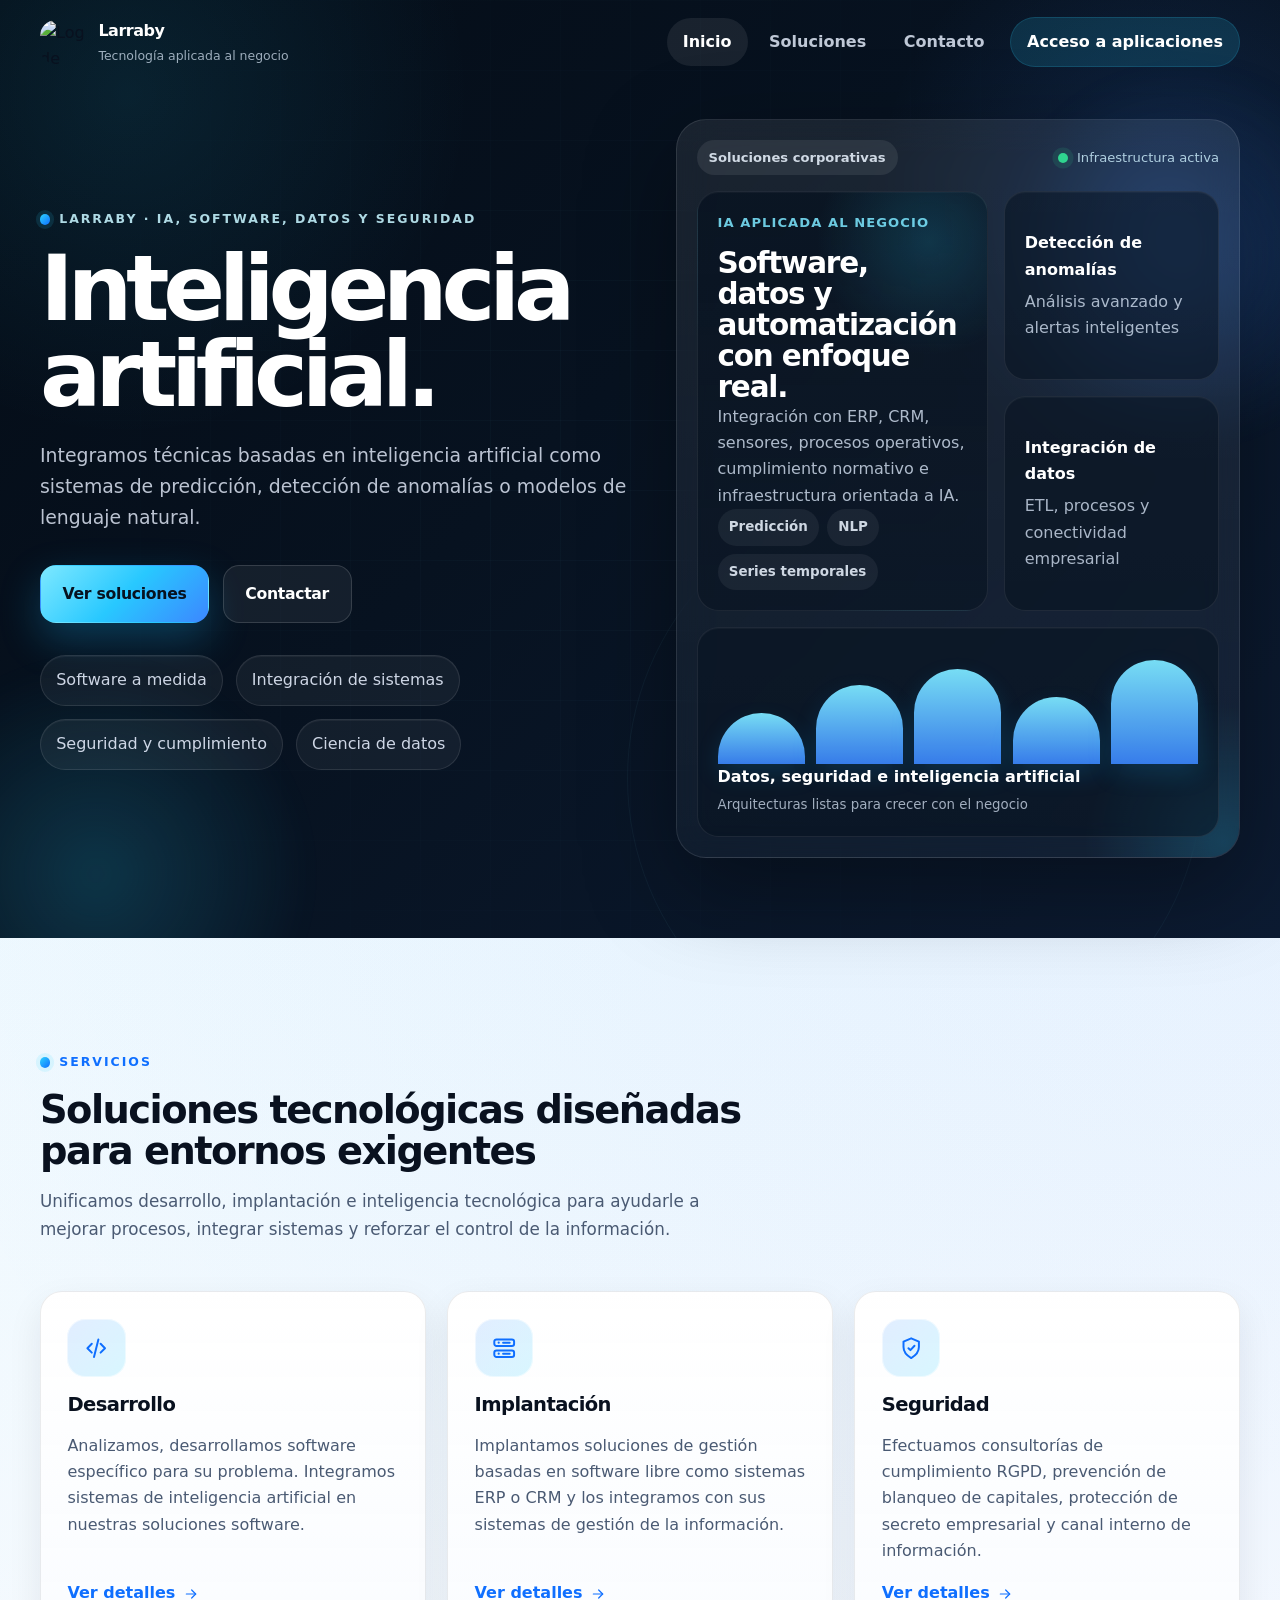
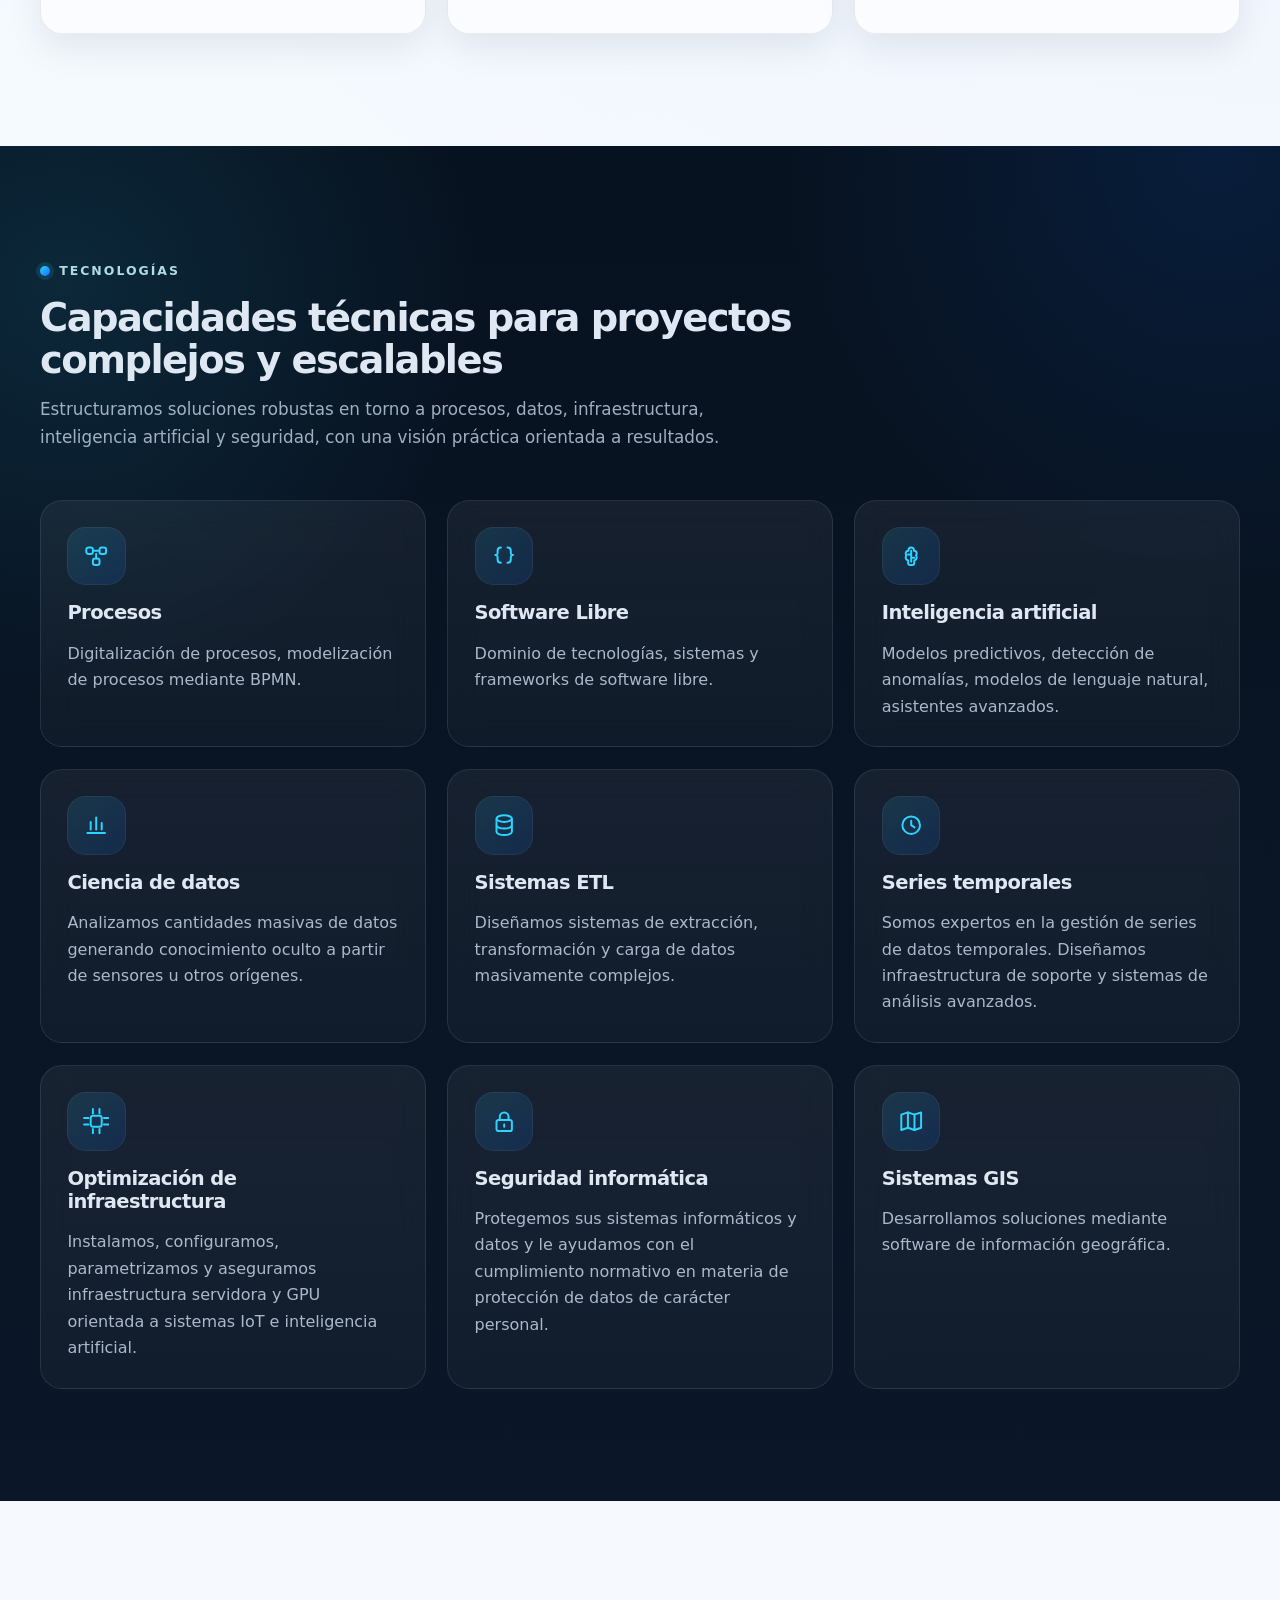
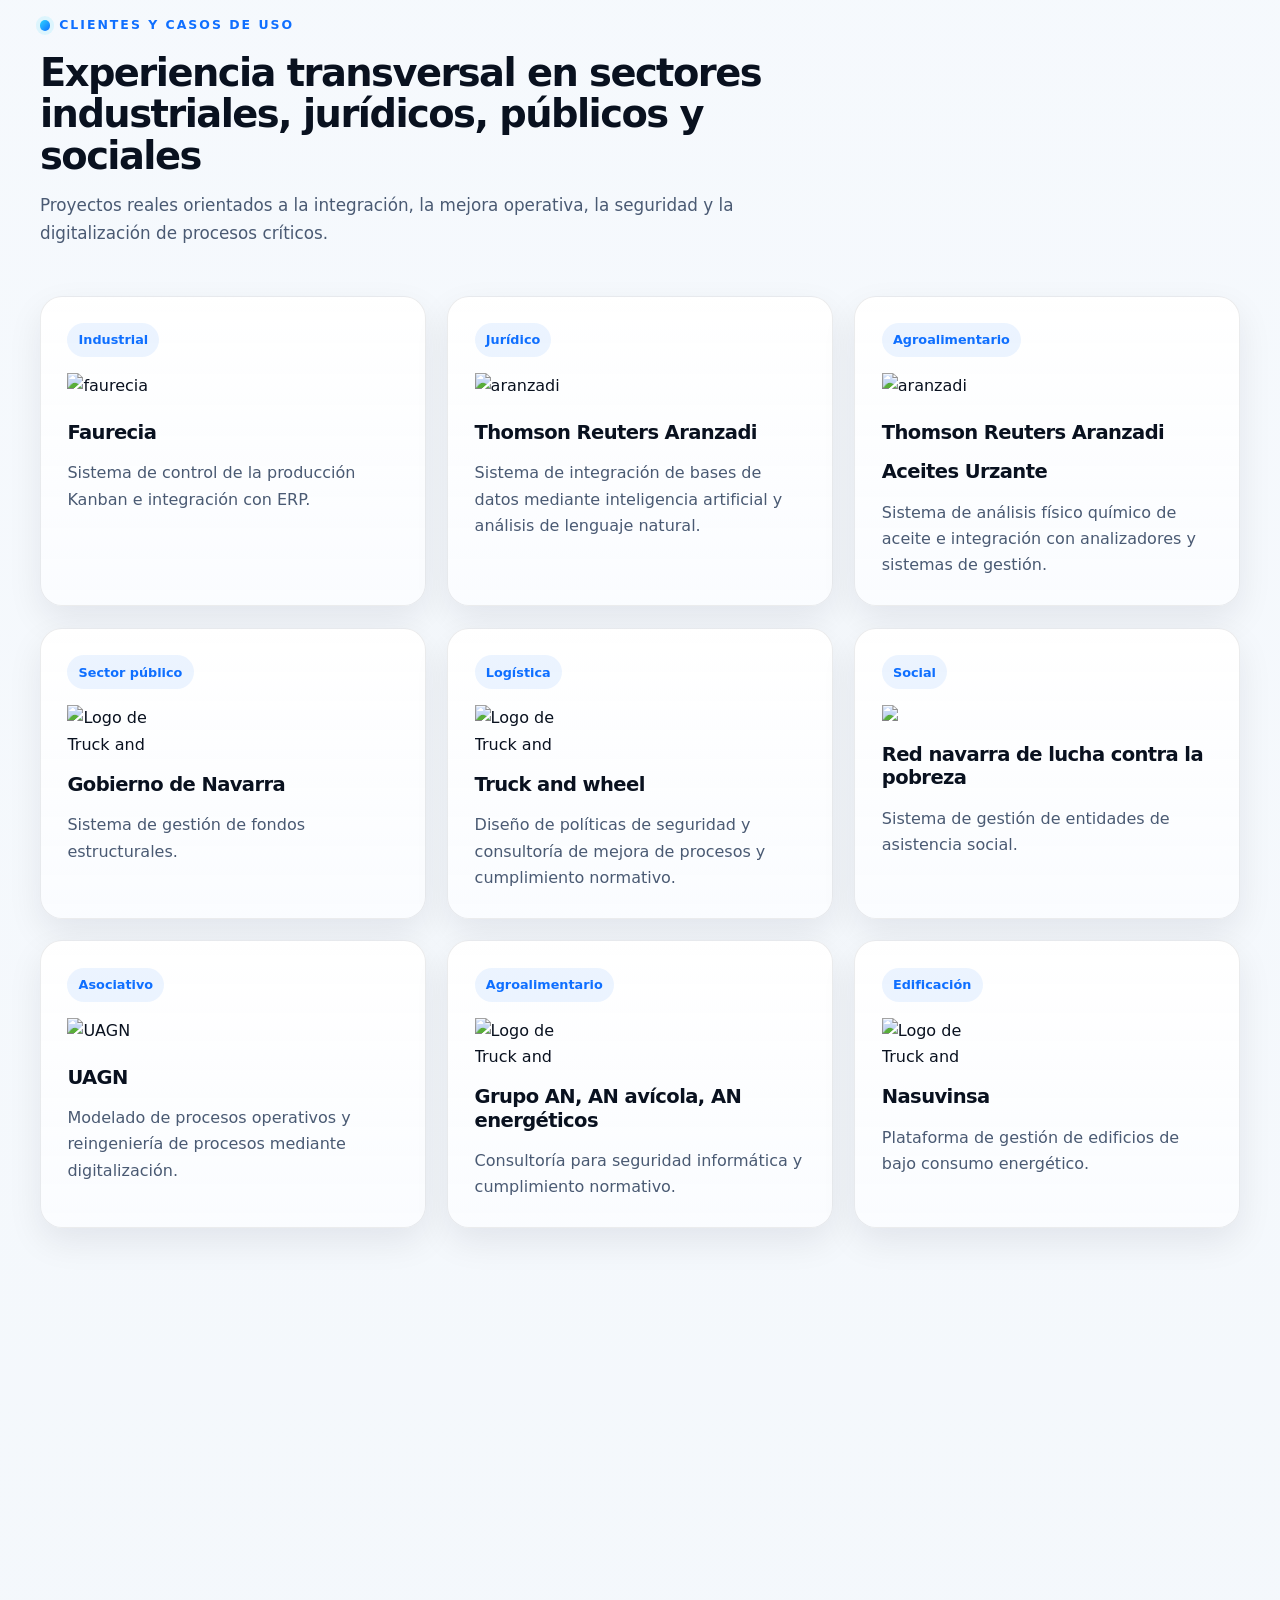
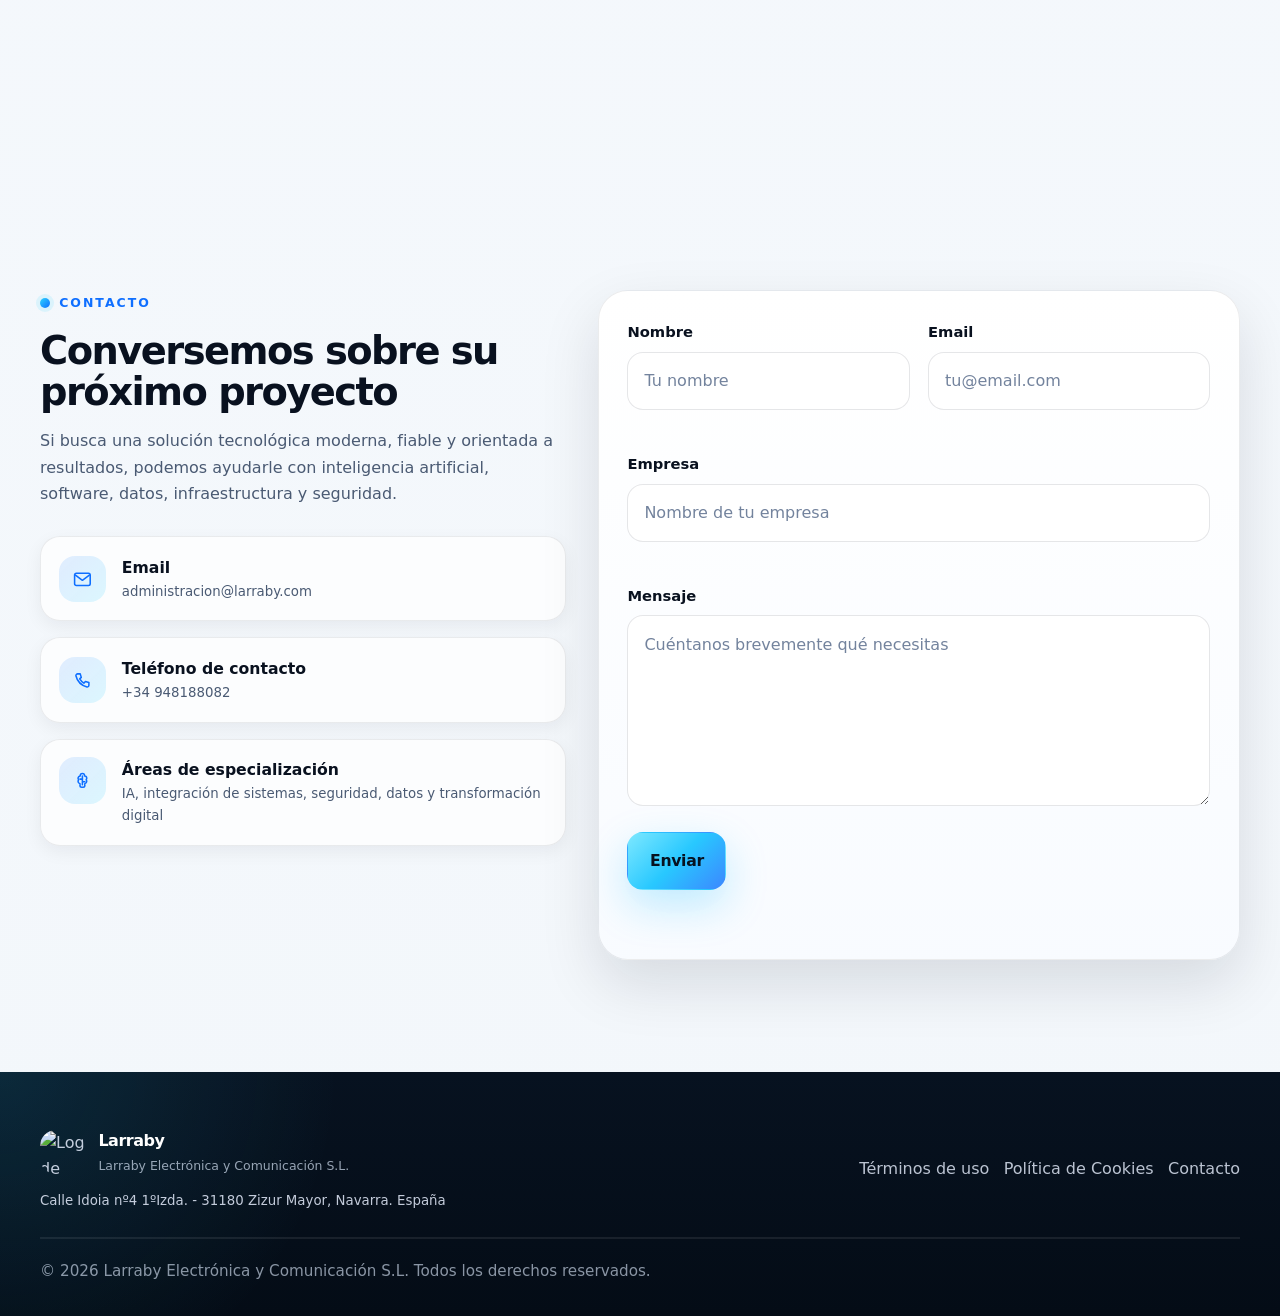
==== index.html @ 0b844482 "Add files via upload" ====
<!DOCTYPE html>
<html lang="es">

<head>
    <meta charset="UTF-8" />
    <meta name="viewport" content="width=device-width, initial-scale=1.0" />
    <title>Larraby | Inteligencia artificial, software y transformación digital</title>
    <meta name="description"
        content="Larraby desarrolla soluciones tecnológicas basadas en inteligencia artificial, software a medida, seguridad, ciencia de datos e integración de sistemas para empresas y organizaciones." />
    <meta name="robots" content="index, follow" />
    <meta name="theme-color" content="#071220" />
    <link rel="stylesheet" href="styles.css" />
    <link rel="shortcut icon" href="./img/larraby.png" type="image/x-icon">
</head>

<body>
    <!-- =========================
       HEADER / NAVBAR
  ========================== -->
    <header class="site-header" id="top">
        <div class="container header-inner">
            <a class="brand" href="#inicio" aria-label="Ir al inicio de Larraby">
                <span class="brand-mark">
                    <img src="./img/larraby.png" alt="Logo de Larraby" class="brand-logo">
                </span>
                <span class="brand-text">
                    <strong>Larraby</strong>
                    <small>Tecnología aplicada al negocio</small>
                </span>
            </a>

            <button class="menu-toggle" type="button" aria-label="Abrir menú de navegación" aria-expanded="false"
                aria-controls="site-menu">
                <span></span>
                <span></span>
                <span></span>
            </button>

            <nav class="site-nav" id="site-menu" aria-label="Navegación principal">
                <a class="nav-link" href="#inicio">Inicio</a>
                <a class="nav-link" href="#soluciones">Soluciones</a>
                <a class="nav-link" href="#contacto">Contacto</a>
                <a class="nav-link nav-cta" href="#acceso-apps">Acceso a aplicaciones</a>
            </nav>
        </div>
    </header>

    <main id="contenido">
        <!-- =========================
         HERO PRINCIPAL
    ========================== -->
        <section class="hero" id="inicio">
            <!-- Fondos decorativos editables desde CSS -->
            <div class="hero-background" aria-hidden="true">
                <span class="hero-grid-pattern"></span>
                <span class="hero-glow hero-glow-1"></span>
                <span class="hero-glow hero-glow-2"></span>
                <span class="hero-ring hero-ring-1"></span>
                <span class="hero-ring hero-ring-2"></span>
            </div>

            <div class="container hero-grid">
                <div class="hero-copy" data-animate="fade-up">
                    <p class="eyebrow">Larraby · IA, software, datos y seguridad</p>
                    <h1>Inteligencia artificial.</h1>
                    <p class="hero-description">
                        Integramos técnicas basadas en inteligencia artificial como sistemas de predicción,
                        detección de anomalías o modelos de lenguaje natural.
                    </p>

                    <div class="hero-actions">
                        <a class="btn btn-primary" href="#soluciones">Ver soluciones</a>
                        <a class="btn btn-secondary" href="#contacto">Contactar</a>
                    </div>

                    <ul class="hero-highlights" aria-label="Especialidades de Larraby">
                        <li>Software a medida</li>
                        <li>Integración de sistemas</li>
                        <li>Seguridad y cumplimiento</li>
                        <li>Ciencia de datos</li>
                    </ul>
                </div>

                <!-- Panel visual abstracto / tecnológico -->
                <div class="hero-visual" data-animate="fade-left" style="--delay: 180ms;">
                    <div class="hero-panel">
                        <div class="panel-header">
                            <span class="panel-pill">Soluciones corporativas</span>
                            <span class="panel-status">Infraestructura activa</span>
                        </div>

                        <div class="panel-grid">
                            <article class="visual-card visual-card-large">
                                <span class="visual-kicker">IA aplicada al negocio</span>
                                <h2>Software, datos y automatización con enfoque real.</h2>
                                <p>
                                    Integración con ERP, CRM, sensores, procesos operativos,
                                    cumplimiento normativo e infraestructura orientada a IA.
                                </p>
                                <div class="visual-tags">
                                    <span>Predicción</span>
                                    <span>NLP</span>
                                    <span>Series temporales</span>
                                </div>
                            </article>

                            <article class="visual-card visual-card-small">
                                <strong>Detección de anomalías</strong>
                                <span>Análisis avanzado y alertas inteligentes</span>
                            </article>

                            <article class="visual-card visual-card-small">
                                <strong>Integración de datos</strong>
                                <span>ETL, procesos y conectividad empresarial</span>
                            </article>

                            <article class="visual-card chart-card">
                                <div class="chart-bars" aria-hidden="true">
                                    <span style="--bar-height: 44%;"></span>
                                    <span style="--bar-height: 68%;"></span>
                                    <span style="--bar-height: 82%;"></span>
                                    <span style="--bar-height: 58%;"></span>
                                    <span style="--bar-height: 90%;"></span>
                                </div>
                                <div class="chart-footer">
                                    <strong>Datos, seguridad e inteligencia artificial</strong>
                                    <small>Arquitecturas listas para crecer con el negocio</small>
                                </div>
                            </article>
                        </div>
                    </div>
                </div>
            </div>
        </section>

        <!-- =========================
         SERVICIOS
    ========================== -->
        <section class="section section-light" id="soluciones">
            <div class="container">
                <div class="section-heading" data-animate="fade-up">
                    <p class="eyebrow eyebrow-dark">Servicios</p>
                    <h2>Soluciones tecnológicas diseñadas para entornos exigentes</h2>
                    <p>
                        Unificamos desarrollo, implantación e inteligencia tecnológica para ayudarle a mejorar
                        procesos, integrar sistemas y reforzar el control de la información.
                    </p>
                </div>

                <div class="cards-grid services-grid">
                    <article class="card service-card" data-animate="fade-up" style="--delay: 80ms;">
                        <div class="icon-wrap" aria-hidden="true">
                            <svg viewBox="0 0 24 24">
                                <use href="#icon-code"></use>
                            </svg>
                        </div>
                        <h3>Desarrollo</h3>
                        <p>
                            Analizamos, desarrollamos software específico para su problema. Integramos sistemas de
                            inteligencia artificial en nuestras soluciones software.
                        </p>
                        <a class="link-button" href="#contacto" data-service="Desarrollo">
                            Ver detalles
                            <svg viewBox="0 0 24 24" aria-hidden="true">
                                <use href="#icon-arrow"></use>
                            </svg>
                        </a>
                    </article>

                    <article class="card service-card" data-animate="fade-up" style="--delay: 160ms;">
                        <div class="icon-wrap" aria-hidden="true">
                            <svg viewBox="0 0 24 24">
                                <use href="#icon-server"></use>
                            </svg>
                        </div>
                        <h3>Implantación</h3>
                        <p>
                            Implantamos soluciones de gestión basadas en software libre como sistemas ERP o CRM y
                            los integramos con sus sistemas de gestión de la información.
                        </p>
                        <a class="link-button" href="#contacto" data-service="Implantación">
                            Ver detalles
                            <svg viewBox="0 0 24 24" aria-hidden="true">
                                <use href="#icon-arrow"></use>
                            </svg>
                        </a>
                    </article>

                    <article class="card service-card" data-animate="fade-up" style="--delay: 240ms;">
                        <div class="icon-wrap" aria-hidden="true">
                            <svg viewBox="0 0 24 24">
                                <use href="#icon-shield"></use>
                            </svg>
                        </div>
                        <h3>Seguridad</h3>
                        <p>
                            Efectuamos consultorías de cumplimiento RGPD, prevención de blanqueo de capitales,
                            protección de secreto empresarial y canal interno de información.
                        </p>
                        <a class="link-button" href="#contacto" data-service="Seguridad">
                            Ver detalles
                            <svg viewBox="0 0 24 24" aria-hidden="true">
                                <use href="#icon-arrow"></use>
                            </svg>
                        </a>
                    </article>
                </div>
            </div>
        </section>

        <!-- =========================
         TECNOLOGÍAS
    ========================== -->
        <section class="section section-dark" id="tecnologias">
            <div class="container">
                <div class="section-heading section-heading-dark" data-animate="fade-up">
                    <p class="eyebrow">Tecnologías</p>
                    <h2>Capacidades técnicas para proyectos complejos y escalables</h2>
                    <p>
                        Estructuramos soluciones robustas en torno a procesos, datos, infraestructura,
                        inteligencia artificial y seguridad, con una visión práctica orientada a resultados.
                    </p>
                </div>

                <div class="cards-grid tech-grid">
                    <article class="card tech-card" data-animate="fade-up" style="--delay: 40ms;">
                        <div class="icon-wrap icon-wrap-dark" aria-hidden="true">
                            <svg viewBox="0 0 24 24">
                                <use href="#icon-flow"></use>
                            </svg>
                        </div>
                        <h3>Procesos</h3>
                        <p>Digitalización de procesos, modelización de procesos mediante BPMN.</p>
                    </article>

                    <article class="card tech-card" data-animate="fade-up" style="--delay: 80ms;">
                        <div class="icon-wrap icon-wrap-dark" aria-hidden="true">
                            <svg viewBox="0 0 24 24">
                                <use href="#icon-braces"></use>
                            </svg>
                        </div>
                        <h3>Software Libre</h3>
                        <p>Dominio de tecnologías, sistemas y frameworks de software libre.</p>
                    </article>

                    <article class="card tech-card" data-animate="fade-up" style="--delay: 120ms;">
                        <div class="icon-wrap icon-wrap-dark" aria-hidden="true">
                            <svg viewBox="0 0 24 24">
                                <use href="#icon-brain"></use>
                            </svg>
                        </div>
                        <h3>Inteligencia artificial</h3>
                        <p>Modelos predictivos, detección de anomalías, modelos de lenguaje natural, asistentes
                            avanzados.</p>
                    </article>

                    <article class="card tech-card" data-animate="fade-up" style="--delay: 160ms;">
                        <div class="icon-wrap icon-wrap-dark" aria-hidden="true">
                            <svg viewBox="0 0 24 24">
                                <use href="#icon-chart"></use>
                            </svg>
                        </div>
                        <h3>Ciencia de datos</h3>
                        <p>
                            Analizamos cantidades masivas de datos generando conocimiento oculto a partir de sensores
                            u otros orígenes.
                        </p>
                    </article>

                    <article class="card tech-card" data-animate="fade-up" style="--delay: 200ms;">
                        <div class="icon-wrap icon-wrap-dark" aria-hidden="true">
                            <svg viewBox="0 0 24 24">
                                <use href="#icon-database"></use>
                            </svg>
                        </div>
                        <h3>Sistemas ETL</h3>
                        <p>Diseñamos sistemas de extracción, transformación y carga de datos masivamente complejos.</p>
                    </article>

                    <article class="card tech-card" data-animate="fade-up" style="--delay: 240ms;">
                        <div class="icon-wrap icon-wrap-dark" aria-hidden="true">
                            <svg viewBox="0 0 24 24">
                                <use href="#icon-clock"></use>
                            </svg>
                        </div>
                        <h3>Series temporales</h3>
                        <p>
                            Somos expertos en la gestión de series de datos temporales. Diseñamos infraestructura de
                            soporte y sistemas de análisis avanzados.
                        </p>
                    </article>

                    <article class="card tech-card" data-animate="fade-up" style="--delay: 280ms;">
                        <div class="icon-wrap icon-wrap-dark" aria-hidden="true">
                            <svg viewBox="0 0 24 24">
                                <use href="#icon-chip"></use>
                            </svg>
                        </div>
                        <h3>Optimización de infraestructura</h3>
                        <p>
                            Instalamos, configuramos, parametrizamos y aseguramos infraestructura servidora y GPU
                            orientada a sistemas IoT e inteligencia artificial.
                        </p>
                    </article>

                    <article class="card tech-card" data-animate="fade-up" style="--delay: 320ms;">
                        <div class="icon-wrap icon-wrap-dark" aria-hidden="true">
                            <svg viewBox="0 0 24 24">
                                <use href="#icon-lock"></use>
                            </svg>
                        </div>
                        <h3>Seguridad informática</h3>
                        <p>
                            Protegemos sus sistemas informáticos y datos y le ayudamos con el cumplimiento normativo
                            en materia de protección de datos de carácter personal.
                        </p>
                    </article>

                    <article class="card tech-card" data-animate="fade-up" style="--delay: 360ms;">
                        <div class="icon-wrap icon-wrap-dark" aria-hidden="true">
                            <svg viewBox="0 0 24 24">
                                <use href="#icon-map"></use>
                            </svg>
                        </div>
                        <h3>Sistemas GIS</h3>
                        <p>Desarrollamos soluciones mediante software de información geográfica.</p>
                    </article>
                </div>
            </div>
        </section>

        <!-- =========================
         CLIENTES / CASOS DE USO
    ========================== -->
        <section class="section section-light" id="clientes">
            <div class="container">
                <div class="section-heading" data-animate="fade-up">
                    <p class="eyebrow eyebrow-dark">Clientes y casos de uso</p>
                    <h2>Experiencia transversal en sectores industriales, jurídicos, públicos y sociales</h2>
                    <p>
                        Proyectos reales orientados a la integración, la mejora operativa, la seguridad y la
                        digitalización de procesos críticos.
                    </p>
                </div>

                <div class="cards-grid cases-grid">
                    <article class="card case-card" data-animate="fade-up" style="--delay: 60ms;">
                        <span class="case-sector">Industrial</span>
                        <div class="case-logo">
                            <img src="./img/faurecia.png" alt="faurecia">
                        </div>
                        <h3>Faurecia</h3>
                        <p>Sistema de control de la producción Kanban e integración con ERP.</p>
                    </article>

                    <article class="card case-card" data-animate="fade-up" style="--delay: 100ms;">
                        <span class="case-sector">Jurídico</span>
                        <div class="case-logo">
                            <img src="./img/Thomson_Reuters_Logo.png" alt="aranzadi">
                        </div>
                        <h3>Thomson Reuters Aranzadi</h3>
                        <p>Sistema de integración de bases de datos mediante inteligencia artificial y análisis de
                            lenguaje natural.</p>
                    </article>

                    <article class="card case-card" data-animate="fade-up" style="--delay: 140ms;">
                        <span class="case-sector">Agroalimentario</span>
                        <div class="case-logo">
                            <img src="./img/Urzantelogo.png" alt="aranzadi">
                        </div>
                        <h3>Thomson Reuters Aranzadi</h3>
                        <h3>Aceites Urzante</h3>
                        <p>Sistema de análisis físico químico de aceite e integración con analizadores y sistemas de
                            gestión.</p>
                    </article>

                    <article class="card case-card" data-animate="fade-up" style="--delay: 180ms;">
                        <span class="case-sector">Sector público</span>
                        <div class="case-logo">
                            <img src="./img/Gobierno_de_Navarra_oficial.png" alt="Logo de Truck and wheel">
                        </div>
                        <h3>Gobierno de Navarra</h3>
                        <p>Sistema de gestión de fondos estructurales.</p>
                    </article>

                    <article class="card case-card" data-animate="fade-up" style="--delay: 220ms;">
                        <span class="case-sector">Logística</span>

                        <!-- Logo / imagen del cliente -->
                        <div class="case-logo">
                            <img src="./img/truck.jpg" alt="Logo de Truck and wheel">
                        </div>

                        <h3>Truck and wheel</h3>
                        <p>Diseño de políticas de seguridad y consultoría de mejora de procesos y cumplimiento
                            normativo.</p>
                    </article>

                    <article class="card case-card" data-animate="fade-up" style="--delay: 260ms;">
                        <span class="case-sector">Social</span>
                        <div class="case-logo">
                            <img src="./img/pobreza.png">
                        </div>
                        <h3>Red navarra de lucha contra la pobreza</h3>
                        <p>Sistema de gestión de entidades de asistencia social.</p>
                    </article>

                    <article class="card case-card" data-animate="fade-up" style="--delay: 300ms;">
                        <span class="case-sector">Asociativo</span>
                        <div class="case-logo">
                            <img src="./img/UAGN-logo-1024x454.png" alt="UAGN">
                        </div>
                        <h3>UAGN</h3>
                        <p>Modelado de procesos operativos y reingeniería de procesos mediante digitalización.</p>
                    </article>

                    <article class="card case-card" data-animate="fade-up" style="--delay: 340ms;">
                        <span class="case-sector">Agroalimentario</span>
                        <div class="case-logo">
                            <img src="./img/GrupoAN_logo.png" alt="Logo de Truck and wheel">
                        </div>
                        <h3>Grupo AN, AN avícola, AN energéticos</h3>
                        <p>Consultoría para seguridad informática y cumplimiento normativo.</p>
                    </article>

                    <article class="card case-card" data-animate="fade-up" style="--delay: 380ms;">
                        <span class="case-sector">Edificación</span>
                        <div class="case-logo">
                            <img src="./img/nasuvinsa.png" alt="Logo de Truck and wheel">
                        </div>
                        <h3>Nasuvinsa</h3>
                        <p>Plataforma de gestión de edificios de bajo consumo energético.</p>
                    </article>
                </div>
            </div>
        </section>

        <!-- =========================
         ACCESO A APLICACIONES
    ========================== -->
        <section class="section access-section" id="acceso-apps">
            <div class="container">
                <div class="access-card" data-animate="fade-up">
                    <div class="access-copy">
                        <p class="eyebrow">Acceso a aplicaciones</p>
                        <h2>Un punto de entrada claro para sus herramientas y entornos de trabajo</h2>
                        <p>
                            Si necesita acceso a aplicaciones, plataformas o entornos corporativos,
                            deje su solicitud y le ayudaremos desde el equipo de Larraby.
                        </p>
                    </div>

                    <div class="access-actions">
                        <!-- Este botón puede apuntar más adelante a un portal real -->
                        <a class="btn btn-primary"
                            href="mailto:info@larraby.com?subject=Solicitud%20de%20acceso%20a%20aplicaciones">
                            Solicitar acceso
                        </a>
                        <a class="btn btn-secondary" href="#contacto">Hablar con el equipo</a>
                    </div>
                </div>
            </div>
        </section>

        <!-- =========================
         CONTACTO
    ========================== -->
        <section class="section section-light contact-section" id="contacto">
            <div class="container contact-grid">
                <div class="contact-copy" data-animate="fade-up">
                    <p class="eyebrow eyebrow-dark">Contacto</p>
                    <h2>Conversemos sobre su próximo proyecto</h2>
                    <p>
                        Si busca una solución tecnológica moderna, fiable y orientada a resultados,
                        podemos ayudarle con inteligencia artificial, software, datos, infraestructura y seguridad.
                    </p>

                    <div class="contact-info-list">
                        <a class="contact-info-item" href="mailto:administracion@larraby.com">
                            <span class="contact-icon" aria-hidden="true">
                                <svg viewBox="0 0 24 24">
                                    <use href="#icon-mail"></use>
                                </svg>
                            </span>
                            <span>
                                <strong>Email</strong>
                                <small>administracion@larraby.com</small>
                            </span>
                        </a>

                        <a class="contact-info-item" href="tel:+34948188082">
                            <span class="contact-icon" aria-hidden="true">
                                <svg viewBox="0 0 24 24">
                                    <use href="#icon-phone"></use>
                                </svg>
                            </span>
                            <span>
                                <strong>Teléfono de contacto</strong>
                                <small>+34 948188082</small>
                            </span>
                        </a>

                        <div class="contact-info-item contact-note">
                            <span class="contact-icon" aria-hidden="true">
                                <svg viewBox="0 0 24 24">
                                    <use href="#icon-brain"></use>
                                </svg>
                            </span>
                            <span>
                                <strong>Áreas de especialización</strong>
                                <small>IA, integración de sistemas, seguridad, datos y transformación digital</small>
                            </span>
                        </div>
                    </div>
                </div>

                <div class="form-card" data-animate="fade-up" style="--delay: 140ms;">
                    <form id="contactForm" novalidate>
                        <div class="form-grid">
                            <div class="form-field">
                                <label for="name">Nombre</label>
                                <input id="name" name="name" type="text" placeholder="Tu nombre" />
                                <small class="field-error"></small>
                            </div>

                            <div class="form-field">
                                <label for="email">Email</label>
                                <input id="email" name="email" type="email" placeholder="tu@email.com" />
                                <small class="field-error"></small>
                            </div>

                            <div class="form-field form-field-full">
                                <label for="company">Empresa</label>
                                <input id="company" name="company" type="text" placeholder="Nombre de tu empresa" />
                                <small class="field-error"></small>
                            </div>

                            <div class="form-field form-field-full">
                                <label for="message">Mensaje</label>
                                <textarea id="message" name="message" rows="6"
                                    placeholder="Cuéntanos brevemente qué necesitas"></textarea>
                                <small class="field-error"></small>
                            </div>
                        </div>

                        <button class="btn btn-primary btn-submit" type="submit">Enviar</button>
                        <p class="form-status" id="formStatus" aria-live="polite"></p>
                    </form>
                </div>
            </div>
        </section>
    </main>

    <!-- =========================
       FOOTER
  ========================== -->
    <footer class="site-footer">
        <div class="container footer-top">
            <div class="footer-branding">
                <a class="brand footer-brand" href="#inicio" aria-label="Ir al inicio de Larraby">
                    <span class="brand-mark">
                        <img src="./img/larraby.png" alt="Logo de Larraby" class="brand-logo">
                    </span>
                    <span class="brand-text">
                        <strong>Larraby</strong>
                        <small>Larraby Electrónica y Comunicación S.L.</small>
                    </span>
                </a>
                <small class="brand-text">Calle Idoia nº4 1ºIzda. - 31180 Zizur Mayor, Navarra. España</small>
            </div>

            <div class="footer-links">
                <a class="footer-link" href="terminos.html" data-open-legal="terminos" target="_blank">Términos de uso</a>
                <a class="footer-link" href="cookies.html" data-open-legal="cookies "target="_blank">Política de Cookies</a>
                <a class="footer-link" href="#contacto">Contacto</a>
            </div>
        </div>

        <div class="container footer-bottom">
            <p>© <span id="currentYear"></span> Larraby Electrónica y Comunicación S.L. Todos los derechos reservados.
            </p>
        </div>
    </footer>

    <!-- =========================
       SPRITE DE ICONOS SVG
  ========================== -->
    <svg width="0" height="0" class="svg-sprite" aria-hidden="true" focusable="false">
        <symbol id="icon-arrow" viewBox="0 0 24 24">
            <path d="M5 12h14" fill="none" stroke="currentColor" stroke-width="1.8" stroke-linecap="round" />
            <path d="M13 6l6 6-6 6" fill="none" stroke="currentColor" stroke-width="1.8" stroke-linecap="round"
                stroke-linejoin="round" />
        </symbol>

        <symbol id="icon-code" viewBox="0 0 24 24">
            <path d="M8 8 4 12l4 4" fill="none" stroke="currentColor" stroke-width="1.8" stroke-linecap="round"
                stroke-linejoin="round" />
            <path d="m16 8 4 4-4 4" fill="none" stroke="currentColor" stroke-width="1.8" stroke-linecap="round"
                stroke-linejoin="round" />
            <path d="m14 4-4 16" fill="none" stroke="currentColor" stroke-width="1.8" stroke-linecap="round" />
        </symbol>

        <symbol id="icon-server" viewBox="0 0 24 24">
            <rect x="3" y="4" width="18" height="6" rx="2" fill="none" stroke="currentColor" stroke-width="1.8" />
            <rect x="3" y="14" width="18" height="6" rx="2" fill="none" stroke="currentColor" stroke-width="1.8" />
            <path d="M7 7h.01M7 17h.01" fill="none" stroke="currentColor" stroke-width="2" stroke-linecap="round" />
            <path d="M11 7h6M11 17h6" fill="none" stroke="currentColor" stroke-width="1.8" stroke-linecap="round" />
        </symbol>

        <symbol id="icon-shield" viewBox="0 0 24 24">
            <path d="M12 3 5 6v5c0 5 3.5 8 7 10 3.5-2 7-5 7-10V6l-7-3Z" fill="none" stroke="currentColor"
                stroke-width="1.8" stroke-linejoin="round" />
            <path d="m9.5 12 1.8 1.8 3.7-4" fill="none" stroke="currentColor" stroke-width="1.8" stroke-linecap="round"
                stroke-linejoin="round" />
        </symbol>

        <symbol id="icon-flow" viewBox="0 0 24 24">
            <rect x="3" y="4" width="6" height="6" rx="2" fill="none" stroke="currentColor" stroke-width="1.8" />
            <rect x="15" y="4" width="6" height="6" rx="2" fill="none" stroke="currentColor" stroke-width="1.8" />
            <rect x="9" y="14" width="6" height="6" rx="2" fill="none" stroke="currentColor" stroke-width="1.8" />
            <path d="M9 7h6M12 10v4" fill="none" stroke="currentColor" stroke-width="1.8" stroke-linecap="round" />
        </symbol>

        <symbol id="icon-braces" viewBox="0 0 24 24">
            <path d="M9 4c-2 0-3 1-3 3v2c0 1-1 2-2 2 1 0 2 1 2 2v2c0 2 1 3 3 3" fill="none" stroke="currentColor"
                stroke-width="1.8" stroke-linecap="round" stroke-linejoin="round" />
            <path d="M15 4c2 0 3 1 3 3v2c0 1 1 2 2 2-1 0-2 1-2 2v2c0 2-1 3-3 3" fill="none" stroke="currentColor"
                stroke-width="1.8" stroke-linecap="round" stroke-linejoin="round" />
        </symbol>

        <symbol id="icon-brain" viewBox="0 0 24 24">
            <path
                d="M9.5 6.5A2.5 2.5 0 0 1 12 4a2.5 2.5 0 0 1 2.5 2.5V7a2.5 2.5 0 0 1 2.5 2.5 2.5 2.5 0 0 1-.7 1.7A2.8 2.8 0 0 1 17 13a2.9 2.9 0 0 1-2.2 2.8V18a2 2 0 0 1-2 2h-1.6a2 2 0 0 1-2-2v-2.1A2.9 2.9 0 0 1 7 13a2.8 2.8 0 0 1 .7-1.8A2.5 2.5 0 0 1 7 9.5 2.5 2.5 0 0 1 9.5 7V6.5Z"
                fill="none" stroke="currentColor" stroke-width="1.8" stroke-linejoin="round" />
            <path d="M12 7v10M9.2 10.5H12M12 13.5h2.8" fill="none" stroke="currentColor" stroke-width="1.8"
                stroke-linecap="round" />
        </symbol>

        <symbol id="icon-chart" viewBox="0 0 24 24">
            <path d="M4 19h16" fill="none" stroke="currentColor" stroke-width="1.8" stroke-linecap="round" />
            <path d="M7 16V9" fill="none" stroke="currentColor" stroke-width="1.8" stroke-linecap="round" />
            <path d="M12 16V5" fill="none" stroke="currentColor" stroke-width="1.8" stroke-linecap="round" />
            <path d="M17 16v-6" fill="none" stroke="currentColor" stroke-width="1.8" stroke-linecap="round" />
        </symbol>

        <symbol id="icon-database" viewBox="0 0 24 24">
            <ellipse cx="12" cy="6" rx="7" ry="3" fill="none" stroke="currentColor" stroke-width="1.8" />
            <path d="M5 6v6c0 1.7 3.1 3 7 3s7-1.3 7-3V6" fill="none" stroke="currentColor" stroke-width="1.8" />
            <path d="M5 12v6c0 1.7 3.1 3 7 3s7-1.3 7-3v-6" fill="none" stroke="currentColor" stroke-width="1.8" />
        </symbol>

        <symbol id="icon-clock" viewBox="0 0 24 24">
            <circle cx="12" cy="12" r="8" fill="none" stroke="currentColor" stroke-width="1.8" />
            <path d="M12 8v4l3 2" fill="none" stroke="currentColor" stroke-width="1.8" stroke-linecap="round"
                stroke-linejoin="round" />
        </symbol>

        <symbol id="icon-chip" viewBox="0 0 24 24">
            <rect x="7" y="7" width="10" height="10" rx="2" fill="none" stroke="currentColor" stroke-width="1.8" />
            <path d="M9 1v4M15 1v4M9 19v4M15 19v4M19 9h4M19 15h4M1 9h4M1 15h4" fill="none" stroke="currentColor"
                stroke-width="1.8" stroke-linecap="round" />
        </symbol>

        <symbol id="icon-lock" viewBox="0 0 24 24">
            <rect x="5" y="11" width="14" height="10" rx="2" fill="none" stroke="currentColor" stroke-width="1.8" />
            <path d="M8 11V8a4 4 0 1 1 8 0v3" fill="none" stroke="currentColor" stroke-width="1.8"
                stroke-linecap="round" />
            <path d="M12 15v2" fill="none" stroke="currentColor" stroke-width="1.8" stroke-linecap="round" />
        </symbol>

        <symbol id="icon-map" viewBox="0 0 24 24">
            <path d="m3 6 6-2 6 2 6-2v14l-6 2-6-2-6 2V6Z" fill="none" stroke="currentColor" stroke-width="1.8"
                stroke-linejoin="round" />
            <path d="M9 4v14M15 6v14" fill="none" stroke="currentColor" stroke-width="1.8" stroke-linecap="round" />
        </symbol>

        <symbol id="icon-mail" viewBox="0 0 24 24">
            <rect x="3" y="5" width="18" height="14" rx="2" fill="none" stroke="currentColor" stroke-width="1.8" />
            <path d="m4 7 8 6 8-6" fill="none" stroke="currentColor" stroke-width="1.8" stroke-linecap="round"
                stroke-linejoin="round" />
        </symbol>
        <symbol id="icon-phone" viewBox="0 0 24 24">
            <path
                d="M6.5 4.5h3l1.2 4-1.8 1.8a14 14 0 0 0 4.8 4.8l1.8-1.8 4 1.2v3a2 2 0 0 1-2.2 2A17.5 17.5 0 0 1 4.5 6.7 2 2 0 0 1 6.5 4.5Z"
                fill="none" stroke="currentColor" stroke-width="1.8" stroke-linecap="round" stroke-linejoin="round" />
        </symbol>
    </svg>

    <script src="script.js"></script>
</body>

</html>
---- styles.css ----
/* ==========================================
   LARRABY - ESTILOS GLOBALES
   Cambia colores, sombras y radios desde :root
========================================== */
:root {
  --color-bg: #f3f7fb;
  --color-bg-soft: #edf4fb;
  --color-surface: rgba(255, 255, 255, 0.88);
  --color-surface-strong: #ffffff;
  --color-surface-dark: rgba(9, 17, 31, 0.78);
  --color-text: #09111f;
  --color-text-soft: #4a5a73;
  --color-text-muted: #73839d;
  --color-white: #ffffff;
  --color-border: rgba(9, 17, 31, 0.08);
  --color-border-strong: rgba(9, 17, 31, 0.14);
  --color-primary: #2dd4ff;
  --color-primary-strong: #17b8ff;
  --color-primary-deep: #0f6fff;
  --color-dark: #071220;
  --color-dark-2: #0b1728;
  --color-dark-3: #10203a;
  --color-success: #2fd48f;
  --shadow-xs: 0 6px 18px rgba(7, 18, 32, 0.06);
  --shadow-sm: 0 14px 35px rgba(7, 18, 32, 0.08);
  --shadow-md: 0 24px 60px rgba(7, 18, 32, 0.12);
  --shadow-lg: 0 30px 90px rgba(7, 18, 32, 0.18);
  --radius-sm: 16px;
  --radius-md: 22px;
  --radius-lg: 30px;
  --radius-xl: 38px;
  --container-width: 1200px;
  --header-height: 84px;
  --transition-fast: 0.22s ease;
  --transition-base: 0.35s ease;
  --transition-slow: 0.6s cubic-bezier(0.22, 1, 0.36, 1);
}

/* ==========================================
   RESET Y BASE
========================================== */
* {
  box-sizing: border-box;
}

html {
  scroll-behavior: smooth;
}

body {
  margin: 0;
  font-family: Inter, ui-sans-serif, system-ui, -apple-system, BlinkMacSystemFont, "Segoe UI", sans-serif;
  color: var(--color-text);
  background:
    radial-gradient(circle at 0% 0%, rgba(45, 212, 255, 0.08), transparent 32%),
    radial-gradient(circle at 100% 10%, rgba(15, 111, 255, 0.07), transparent 26%),
    linear-gradient(180deg, #f8fbff 0%, var(--color-bg) 100%);
  line-height: 1.65;
  -webkit-font-smoothing: antialiased;
  text-rendering: optimizeLegibility;
}

body.menu-open {
  overflow: hidden;
}

a {
  color: inherit;
  text-decoration: none;
}

img {
  display: block;
  max-width: 100%;
}

svg {
  display: block;
  width: 100%;
  height: 100%;
}

button,
input,
textarea {
  font: inherit;
}

button {
  cursor: pointer;
}

textarea {
  resize: vertical;
}

::selection {
  background: rgba(45, 212, 255, 0.28);
  color: var(--color-text);
}

h1,
h2,
h3,
p,
ul {
  margin: 0;
}

ul {
  padding: 0;
  list-style: none;
}

main {
  overflow: clip;
}

.container {
  width: min(calc(100% - 2rem), var(--container-width));
  margin-inline: auto;
}


.eyebrow {
  display: inline-flex;
  align-items: center;
  gap: 0.55rem;
  margin-bottom: 1rem;
  font-size: 0.78rem;
  font-weight: 800;
  letter-spacing: 0.16em;
  text-transform: uppercase;
  color: rgba(198, 245, 255, 0.88);
}

.eyebrow::before {
  content: "";
  width: 0.65rem;
  height: 0.65rem;
  border-radius: 999px;
  background: linear-gradient(135deg, var(--color-primary), var(--color-primary-deep));
  box-shadow: 0 0 0 0.25rem rgba(45, 212, 255, 0.12);
}

.eyebrow-dark {
  color: var(--color-primary-deep);
}

.section {
  position: relative;
  padding: 7rem 0;
}

.section-light {
  color: var(--color-text);
}

.section-dark {
  background:
    radial-gradient(circle at 5% 10%, rgba(45, 212, 255, 0.11), transparent 24%),
    radial-gradient(circle at 95% 0%, rgba(15, 111, 255, 0.12), transparent 24%),
    linear-gradient(180deg, var(--color-dark) 0%, var(--color-dark-2) 100%);
  color: rgba(236, 244, 255, 0.94);
}

.section-heading {
  max-width: 780px;
  margin-bottom: 3rem;
}

.section-heading h2 {
  font-size: clamp(2rem, 3vw, 3.25rem);
  line-height: 1.08;
  letter-spacing: -0.04em;
  margin-bottom: 1rem;
}

.section-heading p:last-child {
  color: var(--color-text-soft);
  font-size: 1.05rem;
  max-width: 68ch;
}

.section-heading-dark p:last-child {
  color: rgba(219, 234, 254, 0.72);
}

.cards-grid {
  display: grid;
  gap: 1.35rem;
}

.card {
  position: relative;
  display: flex;
  flex-direction: column;
  gap: 1rem;
  min-height: 100%;
  padding: 1.65rem;
  border: 1px solid var(--color-border);
  border-radius: var(--radius-md);
  background: linear-gradient(180deg, rgba(255, 255, 255, 0.98), rgba(250, 252, 255, 0.94));
  box-shadow: var(--shadow-sm);
  transition:
    transform var(--transition-base),
    box-shadow var(--transition-base),
    border-color var(--transition-base),
    background var(--transition-base);
}

.card:hover {
  transform: translateY(-8px);
  box-shadow: var(--shadow-lg);
  border-color: rgba(23, 184, 255, 0.22);
}

.section-dark .card {
  background: linear-gradient(180deg, rgba(255, 255, 255, 0.06), rgba(255, 255, 255, 0.03));
  border-color: rgba(148, 163, 184, 0.16);
  box-shadow: none;
  backdrop-filter: blur(16px);
}

.section-dark .card:hover {
  border-color: rgba(45, 212, 255, 0.28);
  box-shadow: 0 22px 70px rgba(0, 0, 0, 0.2);
}

.icon-wrap {
  width: 3.65rem;
  height: 3.65rem;
  display: inline-grid;
  place-items: center;
  border-radius: 1.15rem;
  background: linear-gradient(135deg, rgba(15, 111, 255, 0.12), rgba(45, 212, 255, 0.18));
  color: var(--color-primary-deep);
  box-shadow: inset 0 0 0 1px rgba(255, 255, 255, 0.5);
}

.icon-wrap svg {
  width: 1.65rem;
  height: 1.65rem;
}

.icon-wrap-dark {
  color: var(--color-primary);
  background: linear-gradient(135deg, rgba(45, 212, 255, 0.12), rgba(15, 111, 255, 0.14));
  box-shadow: inset 0 0 0 1px rgba(255, 255, 255, 0.06);
}

.btn {
  position: relative;
  display: inline-flex;
  align-items: center;
  justify-content: center;
  gap: 0.6rem;
  min-height: 3.5rem;
  padding: 0.92rem 1.35rem;
  border: 1px solid transparent;
  border-radius: 1rem;
  font-size: 0.98rem;
  font-weight: 700;
  letter-spacing: -0.02em;
  transition:
    transform var(--transition-fast),
    box-shadow var(--transition-fast),
    background var(--transition-fast),
    border-color var(--transition-fast),
    color var(--transition-fast);
}

.btn:hover {
  transform: translateY(-2px);
}

.btn:focus-visible,
.nav-link:focus-visible,
.menu-toggle:focus-visible,
.link-button:focus-visible,
input:focus-visible,
textarea:focus-visible,
summary:focus-visible {
  outline: 2px solid rgba(45, 212, 255, 0.9);
  outline-offset: 3px;
}

.btn-primary {
  color: var(--color-dark);
  background: linear-gradient(135deg, #7de8ff 0%, #28c8ff 50%, #3c87ff 100%);
  box-shadow: 0 16px 40px rgba(23, 184, 255, 0.26);
}

.btn-primary:hover {
  box-shadow: 0 22px 50px rgba(23, 184, 255, 0.3);
}

.btn-secondary {
  color: var(--color-text);
  background: rgba(255, 255, 255, 0.84);
  border-color: rgba(9, 17, 31, 0.08);
  box-shadow: var(--shadow-xs);
}

.hero .btn-secondary,
.access-card .btn-secondary {
  color: var(--color-white);
  background: rgba(255, 255, 255, 0.06);
  border-color: rgba(255, 255, 255, 0.14);
  box-shadow: none;
}

.link-button {
  display: inline-flex;
  align-items: center;
  gap: 0.45rem;
  margin-top: auto;
  font-weight: 700;
  color: var(--color-primary-deep);
}

.link-button svg {
  width: 1rem;
  height: 1rem;
  transition: transform var(--transition-fast);
}

.link-button:hover svg {
  transform: translateX(4px);
}

.section-dark .link-button {
  color: var(--color-primary);
}

/* ==========================================
   HEADER / NAVBAR
========================================== */
.site-header {
  position: fixed;
  inset: 0 0 auto 0;
  z-index: 1000;
  transition:
    background var(--transition-base),
    box-shadow var(--transition-base),
    backdrop-filter var(--transition-base),
    border-color var(--transition-base);
}

.site-header.scrolled {
  background: rgba(7, 18, 32, 0.75);
  backdrop-filter: blur(18px);
  border-bottom: 1px solid rgba(255, 255, 255, 0.06);
  box-shadow: 0 14px 38px rgba(0, 0, 0, 0.15);
}

.header-inner {
  min-height: var(--header-height);
  display: flex;
  align-items: center;
  justify-content: space-between;
  gap: 1rem;
}

.brand {
  display: inline-flex;
  align-items: center;
  gap: 0.9rem;
}

.brand-mark {
  width: 2.75rem;
  height: 2.75rem;
  display: grid;
  place-items: center;
  border-radius: 1rem;
  overflow: hidden;
  background: transparent;
  box-shadow: none;
  flex-shrink: 0;
}
.brand-logo {
  width: 100%;
  height: 100%;
  object-fit: contain;
  display: block;
}

.brand-text {
  display: flex;
  flex-direction: column;
  gap: 0.1rem;
}

.brand-text strong {
  font-size: 1rem;
  letter-spacing: -0.03em;
  color: var(--color-white);
}

.brand-text small {
  font-size: 0.78rem;
  color: rgba(220, 233, 250, 0.7);
}

.site-nav {
  display: flex;
  align-items: center;
  gap: 0.35rem;
}

.nav-link {
  position: relative;
  display: inline-flex;
  align-items: center;
  justify-content: center;
  min-height: 2.8rem;
  padding: 0.7rem 1rem;
  border-radius: 999px;
  color: rgba(232, 240, 255, 0.82);
  font-weight: 600;
  transition:
    color var(--transition-fast),
    background var(--transition-fast),
    transform var(--transition-fast),
    box-shadow var(--transition-fast);
}

.nav-link:hover,
.nav-link.active {
  color: var(--color-white);
  background: rgba(255, 255, 255, 0.08);
}

.nav-cta {
  margin-left: 0.25rem;
  background: rgba(45, 212, 255, 0.14);
  border: 1px solid rgba(45, 212, 255, 0.16);
  color: var(--color-white);
}

.nav-cta:hover {
  background: rgba(45, 212, 255, 0.2);
}

.menu-toggle {
  display: none;
  width: 3.2rem;
  height: 3.2rem;
  padding: 0;
  border: 1px solid rgba(255, 255, 255, 0.14);
  border-radius: 1rem;
  background: rgba(255, 255, 255, 0.06);
}

.menu-toggle span {
  display: block;
  width: 1.35rem;
  height: 2px;
  margin: 0.22rem auto;
  border-radius: 999px;
  background: var(--color-white);
  transition: transform var(--transition-fast), opacity var(--transition-fast);
}

.menu-toggle.is-open span:nth-child(1) {
  transform: translateY(6px) rotate(45deg);
}

.menu-toggle.is-open span:nth-child(2) {
  opacity: 0;
}

.menu-toggle.is-open span:nth-child(3) {
  transform: translateY(-6px) rotate(-45deg);
}

/* ==========================================
   HERO
========================================== */
.hero {
  position: relative;
  min-height: 100svh;
  display: flex;
  align-items: center;
  padding: calc(var(--header-height) + 2.2rem) 0 5rem;
  background:
    radial-gradient(circle at 10% 10%, rgba(45, 212, 255, 0.1), transparent 24%),
    radial-gradient(circle at 90% 20%, rgba(60, 135, 255, 0.14), transparent 20%),
    linear-gradient(135deg, #040c16 0%, #071220 45%, #0c1b32 100%);
  color: var(--color-white);
}

.hero-background {
  position: absolute;
  inset: 0;
  overflow: hidden;
  pointer-events: none;
}

.hero-grid-pattern {
  position: absolute;
  inset: 0;
  opacity: 0.3;
  background-image:
    linear-gradient(rgba(125, 232, 255, 0.09) 1px, transparent 1px),
    linear-gradient(90deg, rgba(125, 232, 255, 0.08) 1px, transparent 1px);
  background-size: 70px 70px;
  mask-image: radial-gradient(circle at center, #000 18%, transparent 82%);
}

.hero-glow,
.hero-ring {
  position: absolute;
  border-radius: 999px;
}

.hero-glow-1 {
  width: 28rem;
  height: 28rem;
  left: -8rem;
  bottom: -10rem;
  background: radial-gradient(circle, rgba(45, 212, 255, 0.18), transparent 68%);
  filter: blur(12px);
}

.hero-glow-2 {
  width: 24rem;
  height: 24rem;
  right: -6rem;
  top: 4rem;
  background: radial-gradient(circle, rgba(60, 135, 255, 0.2), transparent 68%);
  filter: blur(16px);
}

.hero-ring-1 {
  width: 24rem;
  height: 24rem;
  right: 15%;
  top: 18%;
  border: 1px solid rgba(125, 232, 255, 0.08);
}

.hero-ring-2 {
  width: 36rem;
  height: 36rem;
  right: 6%;
  bottom: -8rem;
  border: 1px solid rgba(125, 232, 255, 0.05);
}

.hero-grid {
  position: relative;
  display: grid;
  grid-template-columns: minmax(0, 1.02fr) minmax(0, 0.98fr);
  gap: 3rem;
  align-items: center;
}

.hero-copy {
  position: relative;
  z-index: 2;
}

.hero-copy h1 {
  max-width: 8ch;
  font-size: clamp(3.1rem, 8vw, 5.7rem);
  line-height: 0.94;
  letter-spacing: -0.07em;
  margin-bottom: 1.4rem;
}

.hero-description {
  max-width: 62ch;
  color: rgba(232, 240, 255, 0.8);
  font-size: clamp(1rem, 1.5vw, 1.18rem);
}

.hero-actions {
  display: flex;
  flex-wrap: wrap;
  gap: 0.85rem;
  margin-top: 2rem;
}

.hero-highlights {
  display: flex;
  flex-wrap: wrap;
  gap: 0.8rem;
  margin-top: 2rem;
}

.hero-highlights li {
  padding: 0.72rem 0.95rem;
  border-radius: 999px;
  border: 1px solid rgba(255, 255, 255, 0.1);
  background: rgba(255, 255, 255, 0.05);
  color: rgba(232, 240, 255, 0.88);
  box-shadow: inset 0 1px 0 rgba(255, 255, 255, 0.05);
}

.hero-visual {
  position: relative;
  z-index: 1;
  min-height: 37rem;
}

.hero-panel {
  position: relative;
  overflow: hidden;
  padding: 1.25rem;
  border: 1px solid rgba(255, 255, 255, 0.1);
  border-radius: var(--radius-lg);
  background: linear-gradient(180deg, rgba(255, 255, 255, 0.08), rgba(255, 255, 255, 0.03));
  box-shadow: 0 30px 90px rgba(0, 0, 0, 0.35);
  backdrop-filter: blur(18px);
}

.hero-panel::before {
  content: "";
  position: absolute;
  inset: auto -8rem -8rem auto;
  width: 18rem;
  height: 18rem;
  border-radius: 999px;
  background: radial-gradient(circle, rgba(45, 212, 255, 0.18), transparent 68%);
}

.panel-header {
  position: relative;
  z-index: 1;
  display: flex;
  align-items: center;
  justify-content: space-between;
  gap: 1rem;
  margin-bottom: 1rem;
}

.panel-pill {
  display: inline-flex;
  align-items: center;
  min-height: 2.2rem;
  padding: 0.4rem 0.75rem;
  border-radius: 999px;
  background: rgba(255, 255, 255, 0.08);
  color: rgba(235, 244, 255, 0.86);
  font-size: 0.82rem;
  font-weight: 700;
}

.panel-status {
  display: inline-flex;
  align-items: center;
  gap: 0.55rem;
  font-size: 0.82rem;
  color: rgba(208, 242, 255, 0.82);
}

.panel-status::before {
  content: "";
  width: 0.65rem;
  height: 0.65rem;
  border-radius: 999px;
  background: var(--color-success);
  box-shadow: 0 0 0 0.35rem rgba(47, 212, 143, 0.12);
}

.panel-grid {
  position: relative;
  z-index: 1;
  display: grid;
  grid-template-columns: minmax(0, 1.15fr) minmax(0, 0.85fr);
  gap: 1rem;
}

.visual-card {
  padding: 1.25rem;
  border-radius: 1.35rem;
  border: 1px solid rgba(255, 255, 255, 0.08);
  background: rgba(7, 18, 32, 0.52);
  box-shadow: inset 0 1px 0 rgba(255, 255, 255, 0.03);
}

.visual-card-large {
  display: flex;
  flex-direction: column;
  justify-content: space-between;
  min-height: 18.5rem;
  grid-row: span 2;
  background:
    radial-gradient(circle at 80% 12%, rgba(45, 212, 255, 0.16), transparent 26%),
    linear-gradient(180deg, rgba(7, 18, 32, 0.76), rgba(7, 18, 32, 0.56));
}

.visual-kicker {
  display: inline-block;
  margin-bottom: 0.85rem;
  color: rgba(125, 232, 255, 0.86);
  font-size: 0.82rem;
  font-weight: 800;
  letter-spacing: 0.08em;
  text-transform: uppercase;
}

.visual-card-large h2 {
  max-width: 12ch;
  font-size: clamp(1.5rem, 2.3vw, 2.1rem);
  line-height: 1.06;
  letter-spacing: -0.04em;
}

.visual-card-large p {
  max-width: 30ch;
  color: rgba(220, 233, 250, 0.78);
}

.visual-tags {
  display: flex;
  flex-wrap: wrap;
  gap: 0.5rem;
}

.visual-tags span {
  padding: 0.45rem 0.7rem;
  border-radius: 999px;
  background: rgba(255, 255, 255, 0.06);
  color: rgba(236, 244, 255, 0.86);
  font-size: 0.84rem;
  font-weight: 600;
}

.visual-card-small {
  display: flex;
  flex-direction: column;
  justify-content: center;
  min-height: 8.7rem;
}

.visual-card-small strong {
  font-size: 1rem;
  margin-bottom: 0.35rem;
}

.visual-card-small span {
  color: rgba(220, 233, 250, 0.76);
}

.chart-card {
  display: flex;
  flex-direction: column;
  justify-content: space-between;
  min-height: 12rem;
  grid-column: 1 / -1;
}

.chart-bars {
  display: flex;
  align-items: flex-end;
  gap: 0.7rem;
  min-height: 7.25rem;
}

.chart-bars span {
  flex: 1;
  height: var(--bar-height);
  min-height: 1.5rem;
  border-radius: 999px 999px 0.75rem 0.75rem;
  background: linear-gradient(180deg, rgba(125, 232, 255, 0.95), rgba(60, 135, 255, 0.9));
  box-shadow: 0 10px 24px rgba(23, 184, 255, 0.15);
}

.chart-footer {
  display: flex;
  flex-direction: column;
  gap: 0.2rem;
}

.chart-footer strong {
  font-size: 1rem;
}

.chart-footer small {
  color: rgba(220, 233, 250, 0.72);
}

/* ==========================================
   SERVICIOS / TECNOLOGIAS / CLIENTES
========================================== */
.services-grid {
  grid-template-columns: repeat(3, minmax(0, 1fr));
}

.service-card h3,
.tech-card h3,
.case-card h3 {
  font-size: 1.22rem;
  line-height: 1.2;
  letter-spacing: -0.03em;
}

.service-card p,
.case-card p {
  color: var(--color-text-soft);
}

.tech-grid {
  grid-template-columns: repeat(3, minmax(0, 1fr));
}

.tech-card p {
  color: rgba(219, 234, 254, 0.76);
}

.cases-grid {
  grid-template-columns: repeat(3, minmax(0, 1fr));
}

.case-card {
  min-height: 15rem;
}

.case-sector {
  display: inline-flex;
  align-self: flex-start;
  padding: 0.4rem 0.7rem;
  border-radius: 999px;
  background: rgba(15, 111, 255, 0.08);
  color: var(--color-primary-deep);
  font-size: 0.8rem;
  font-weight: 700;
}

/* ==========================================
   ACCESO A APLICACIONES
========================================== */
.access-section {
  padding-top: 0;
}

.access-card {
  position: relative;
  overflow: hidden;
  display: grid;
  grid-template-columns: minmax(0, 1.1fr) minmax(0, 0.9fr);
  gap: 2rem;
  align-items: center;
  padding: 2.1rem;
  border: 1px solid rgba(255, 255, 255, 0.08);
  border-radius: var(--radius-lg);
  background:
    radial-gradient(circle at 0% 0%, rgba(45, 212, 255, 0.16), transparent 28%),
    radial-gradient(circle at 100% 100%, rgba(60, 135, 255, 0.18), transparent 35%),
    linear-gradient(135deg, #071220 0%, #0c1b32 100%);
  color: var(--color-white);
  box-shadow: 0 24px 70px rgba(7, 18, 32, 0.18);
}

.access-card::before,
.access-card::after {
  content: "";
  position: absolute;
  border-radius: 999px;
  border: 1px solid rgba(255, 255, 255, 0.06);
}

.access-card::before {
  width: 14rem;
  height: 14rem;
  right: -4rem;
  top: -4rem;
}

.access-card::after {
  width: 20rem;
  height: 20rem;
  right: 10%;
  bottom: -12rem;
}

.access-copy {
  position: relative;
  z-index: 1;
}

.access-copy h2 {
  font-size: clamp(1.8rem, 3vw, 2.8rem);
  line-height: 1.08;
  letter-spacing: -0.04em;
  margin-bottom: 0.9rem;
}

.access-copy p:last-child {
  color: rgba(220, 233, 250, 0.78);
  max-width: 56ch;
}

.access-actions {
  position: relative;
  z-index: 1;
  display: flex;
  flex-wrap: wrap;
  justify-content: flex-end;
  gap: 0.9rem;
}

/* ==========================================
   CONTACTO
========================================== */
.contact-grid {
  display: grid;
  grid-template-columns: minmax(0, 0.9fr) minmax(0, 1.1fr);
  gap: 2rem;
  align-items: start;
}

.contact-copy {
  position: sticky;
  top: calc(var(--header-height) + 1.5rem);
}

.contact-copy h2 {
  font-size: clamp(2rem, 3vw, 3.1rem);
  line-height: 1.08;
  letter-spacing: -0.04em;
  margin-bottom: 1rem;
}

.contact-copy > p:last-of-type {
  color: var(--color-text-soft);
  margin-bottom: 1.8rem;
}

.contact-info-list {
  display: grid;
  gap: 1rem;
}

.contact-info-item {
  display: flex;
  align-items: center;
  gap: 1rem;
  padding: 1.1rem 1.15rem;
  border: 1px solid var(--color-border);
  border-radius: 1.25rem;
  background: rgba(255, 255, 255, 0.74);
  box-shadow: var(--shadow-xs);
}

.contact-info-item strong {
  display: block;
  font-size: 0.98rem;
}

.contact-info-item small {
  display: block;
  color: var(--color-text-soft);
}

.contact-icon {
  width: 2.9rem;
  height: 2.9rem;
  flex-shrink: 0;
  display: grid;
  place-items: center;
  border-radius: 1rem;
  background: linear-gradient(135deg, rgba(15, 111, 255, 0.12), rgba(45, 212, 255, 0.16));
  color: var(--color-primary-deep);
}

.contact-icon svg {
  width: 1.3rem;
  height: 1.3rem;
}

.contact-note {
  align-items: flex-start;
}

.form-card {
  padding: 1.8rem;
  border: 1px solid var(--color-border);
  border-radius: var(--radius-lg);
  background: linear-gradient(180deg, rgba(255, 255, 255, 0.96), rgba(248, 251, 255, 0.96));
  box-shadow: var(--shadow-md);
}

.form-grid {
  display: grid;
  grid-template-columns: repeat(2, minmax(0, 1fr));
  gap: 1.15rem;
}

.form-field {
  display: flex;
  flex-direction: column;
  gap: 0.45rem;
}

.form-field-full {
  grid-column: 1 / -1;
}

.form-field label {
  font-weight: 700;
  font-size: 0.92rem;
}

.form-field input,
.form-field textarea {
  width: 100%;
  border: 1px solid rgba(9, 17, 31, 0.1);
  border-radius: 1rem;
  background: rgba(255, 255, 255, 0.95);
  color: var(--color-text);
  padding: 0.95rem 1rem;
  transition:
    border-color var(--transition-fast),
    box-shadow var(--transition-fast),
    background var(--transition-fast);
}

.form-field input::placeholder,
.form-field textarea::placeholder {
  color: var(--color-text-muted);
}

.form-field input:focus,
.form-field textarea:focus {
  border-color: rgba(23, 184, 255, 0.34);
  box-shadow: 0 0 0 0.25rem rgba(45, 212, 255, 0.12);
  background: var(--color-white);
}

.form-field.has-error input,
.form-field.has-error textarea {
  border-color: rgba(255, 77, 109, 0.5);
  box-shadow: 0 0 0 0.25rem rgba(255, 77, 109, 0.08);
}

.field-error {
  min-height: 1rem;
  font-size: 0.8rem;
  color: #d93d5c;
}

.btn-submit {
  margin-top: 0.2rem;
}

.form-status {
  min-height: 1.5rem;
  margin-top: 1rem;
  font-weight: 600;
  color: var(--color-text-soft);
}

.form-status.is-error {
  color: #d93d5c;
}

.form-status.is-success {
  color: #0d7f56;
}

/* ==========================================
   FOOTER
========================================== */
.site-footer {
  padding: 3.5rem 0 2rem;
  background:
    radial-gradient(circle at 0% 0%, rgba(45, 212, 255, 0.12), transparent 26%),
    linear-gradient(180deg, var(--color-dark) 0%, #040c16 100%);
  color: rgba(232, 240, 255, 0.84);
}

.footer-top {
  display: flex;
  align-items: center;
  justify-content: space-between;
  gap: 1.5rem;
  padding-bottom: 1.6rem;
  border-bottom: 1px solid rgba(255, 255, 255, 0.08);
}

.footer-branding {
  display: flex;
  flex-direction: column;
  gap: 0.85rem;
}

.footer-brand .brand-text strong,
.footer-brand .brand-text small {
  color: var(--color-white);
}

.footer-brand .brand-text small {
  color: rgba(220, 233, 250, 0.68);
}

.footer-mail {
  color: rgba(125, 232, 255, 0.92);
  font-weight: 600;
}

.footer-links {
  display: flex;
  flex-wrap: wrap;
  gap: 0.9rem;
}

.footer-link {
  color: rgba(232, 240, 255, 0.8);
  transition: color var(--transition-fast);
}

.footer-link:hover {
  color: var(--color-white);
}

.footer-legal-panels {
  display: grid;
  grid-template-columns: repeat(2, minmax(0, 1fr));
  gap: 1rem;
  padding: 1.5rem 0;
}

.legal-item {
  padding: 1rem 1.1rem;
  border: 1px solid rgba(255, 255, 255, 0.08);
  border-radius: 1.1rem;
  background: rgba(255, 255, 255, 0.03);
}

.legal-item summary {
  cursor: pointer;
  font-weight: 700;
  list-style: none;
}

.legal-item summary::-webkit-details-marker {
  display: none;
}

.legal-item summary::after {
  content: "+";
  float: right;
  color: rgba(125, 232, 255, 0.92);
  font-weight: 800;
}

.legal-item[open] summary::after {
  content: "–";
}

.legal-item p {
  margin-top: 0.85rem;
  color: rgba(220, 233, 250, 0.72);
}

.footer-bottom {
  padding-top: 1.25rem;
  border-top: 1px solid rgba(255, 255, 255, 0.08);
}

.footer-bottom p {
  color: rgba(220, 233, 250, 0.62);
  font-size: 0.95rem;
}

/* ==========================================
   ANIMACIONES AL ENTRAR EN VIEWPORT
   Se activan desde script.js
========================================== */
[data-animate] {
  opacity: 0;
  transform: translateY(36px);
  transition:
    opacity 0.8s ease,
    transform 0.8s cubic-bezier(0.22, 1, 0.36, 1);
  transition-delay: var(--delay, 0ms);
}

[data-animate="fade-left"] {
  transform: translateX(36px);
}

[data-animate="fade-right"] {
  transform: translateX(-36px);
}

[data-animate].is-visible {
  opacity: 1;
  transform: translate(0, 0);
}


/* ==========================================
   RESPONSIVE
========================================== */
@media (max-width: 1100px) {
  .hero-grid,
  .contact-grid,
  .access-card {
    grid-template-columns: 1fr;
  }

  .hero-visual {
    max-width: 42rem;
  }

  .contact-copy {
    position: static;
  }

  .access-actions {
    justify-content: flex-start;
  }
}

@media (max-width: 980px) {
  .menu-toggle {
    display: inline-grid;
    place-items: center;
  }

  .site-nav {
    position: fixed;
    top: calc(var(--header-height) + 0.75rem);
    left: 1rem;
    right: 1rem;
    flex-direction: column;
    align-items: stretch;
    padding: 1rem;
    border: 1px solid rgba(255, 255, 255, 0.08);
    border-radius: 1.35rem;
    background: rgba(7, 18, 32, 0.96);
    box-shadow: 0 30px 80px rgba(0, 0, 0, 0.25);
    backdrop-filter: blur(18px);
    opacity: 0;
    visibility: hidden;
    pointer-events: none;
    transform: translateY(-12px);
    transition:
      opacity var(--transition-base),
      transform var(--transition-base),
      visibility var(--transition-base);
  }

  .site-nav.is-open {
    opacity: 1;
    visibility: visible;
    pointer-events: auto;
    transform: translateY(0);
  }

  .nav-link,
  .nav-cta {
    width: 100%;
    justify-content: center;
  }

  .services-grid,
  .tech-grid,
  .cases-grid,
  .footer-legal-panels {
    grid-template-columns: repeat(2, minmax(0, 1fr));
  }
}

@media (max-width: 768px) {
  :root {
    --header-height: 78px;
  }

  .section {
    padding: 5.5rem 0;
  }

  .hero {
    padding: calc(var(--header-height) + 1.75rem) 0 4rem;
  }

  .hero-copy h1 {
    max-width: none;
  }

  .hero-visual {
    min-height: auto;
  }

  .panel-grid {
    grid-template-columns: 1fr;
  }

  .visual-card-large {
    grid-row: auto;
    min-height: 15rem;
  }

  .floating-note-top,
  .floating-note-bottom {
    position: static;
    margin-top: 1rem;
    animation: none;
  }

  .form-grid,
  .services-grid,
  .tech-grid,
  .cases-grid,
  .footer-legal-panels {
    grid-template-columns: 1fr;
  }

  .footer-top {
    flex-direction: column;
    align-items: flex-start;
  }
}

@media (max-width: 580px) {
  .container {
    width: min(calc(100% - 1.25rem), var(--container-width));
  }

  .hero-actions,
  .access-actions {
    flex-direction: column;
  }

  .btn {
    width: 100%;
  }

  .hero-highlights {
    gap: 0.6rem;
  }

  .hero-highlights li {
    width: 100%;
    text-align: center;
  }

  .form-card {
    padding: 1.25rem;
  }
}
.case-logo {
  display: flex;
  align-items: center;
  margin-bottom: 0.35rem;
}

.case-logo img {
  max-width: 90px;   /* cambia este tamaño si lo quieres más grande o pequeño */
  max-height: 46px;
  width: auto;
  height: auto;
  object-fit: contain;
}

/* ==========================================
   REDUCCIÓN DE MOVIMIENTO
========================================== */
@media (prefers-reduced-motion: reduce) {
  html {
    scroll-behavior: auto;
  }

  *,
  *::before,
  *::after {
    animation-duration: 0.01ms !important;
    animation-iteration-count: 1 !important;
    transition-duration: 0.01ms !important;
    scroll-behavior: auto !important;
  }

  [data-animate] {
    opacity: 1 !important;
    transform: none !important;
  }
}

/* Oculta el sprite SVG sin eliminarlo del DOM */
.svg-sprite {
  position: absolute;
  width: 0;
  height: 0;
  overflow: hidden;
}
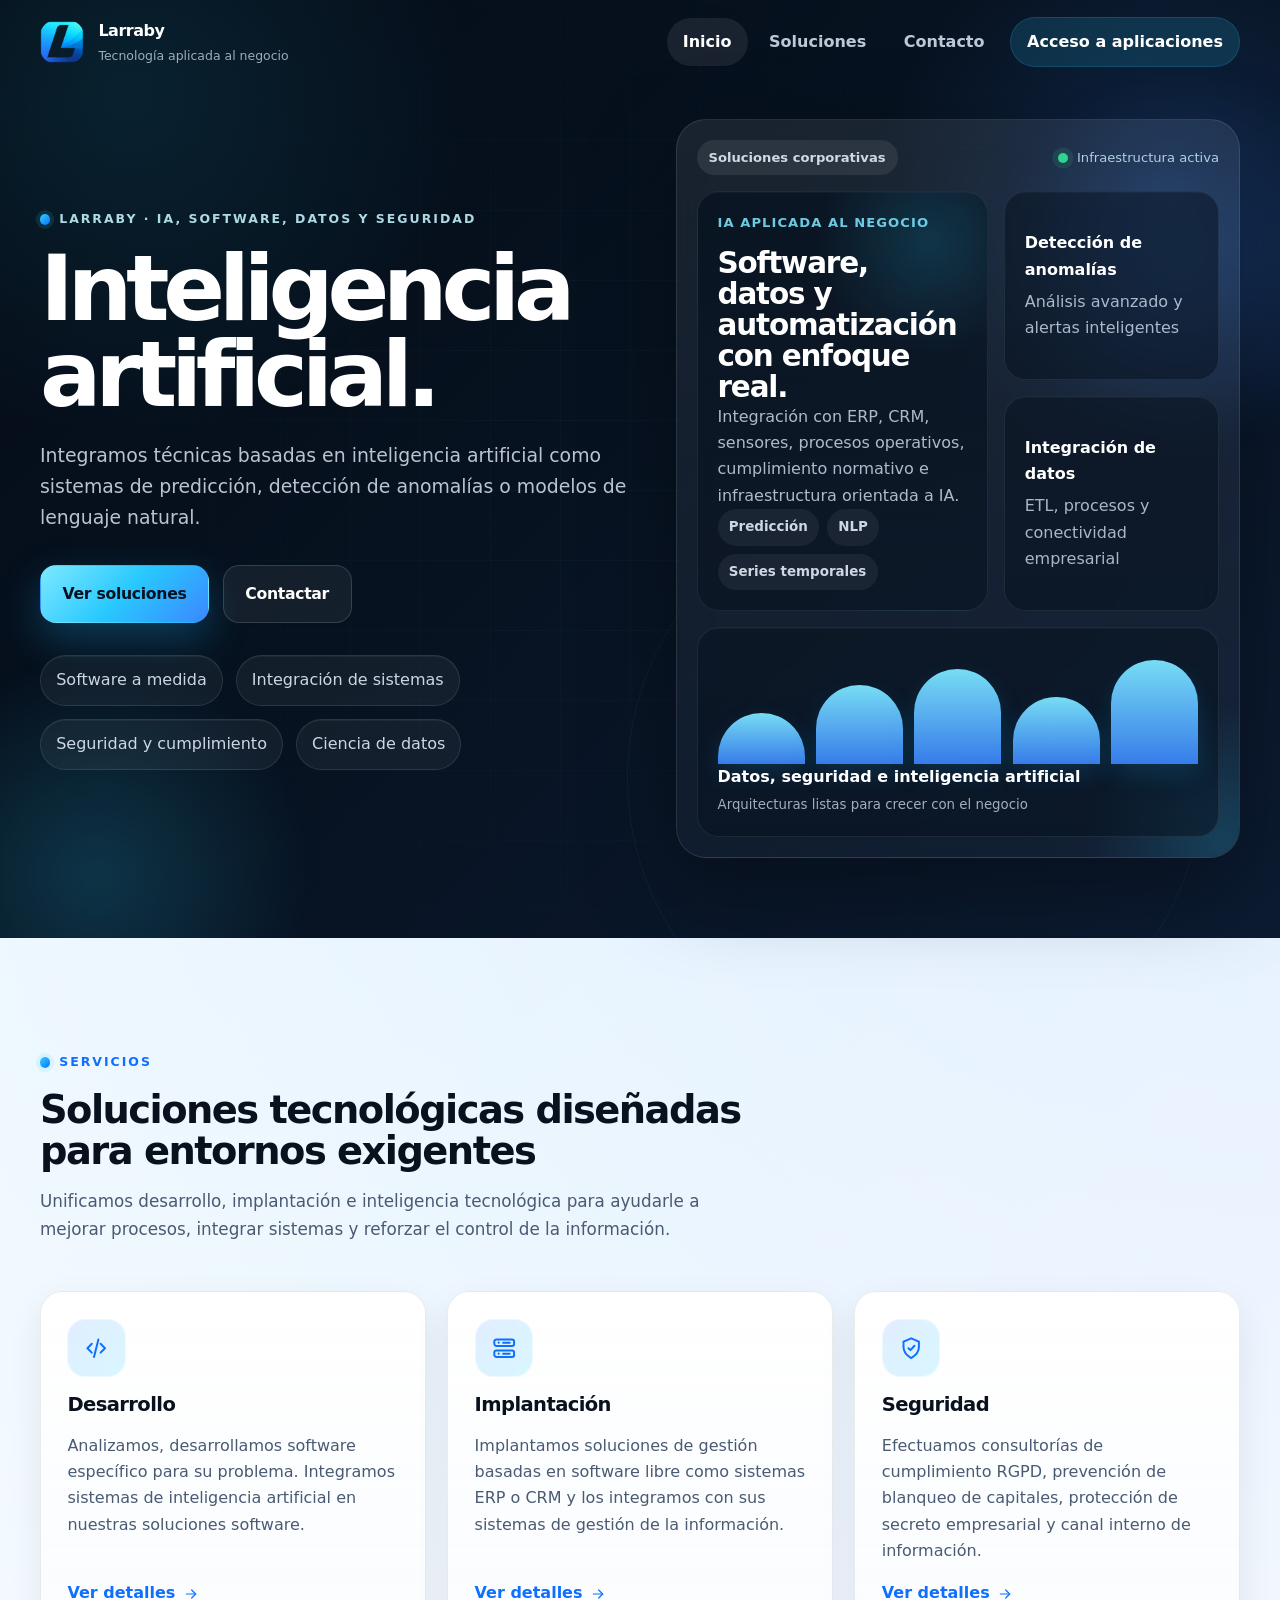
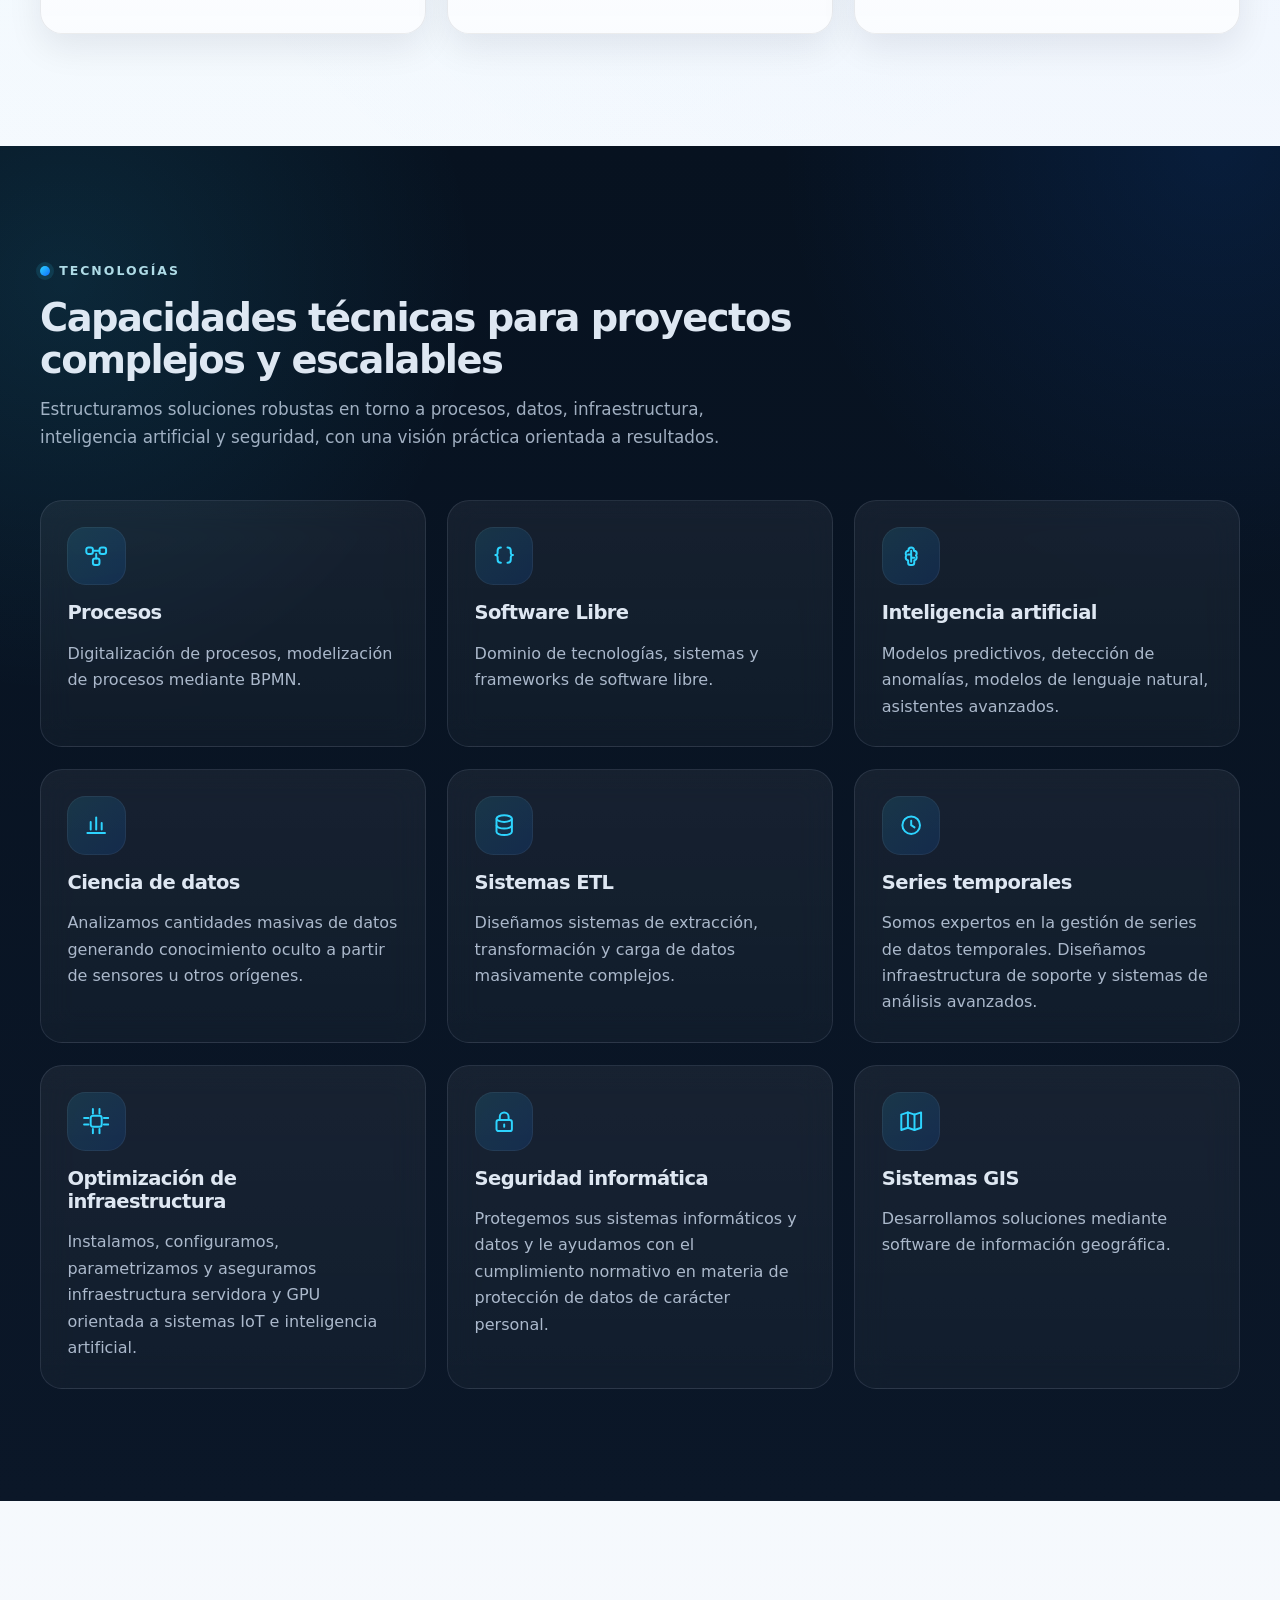
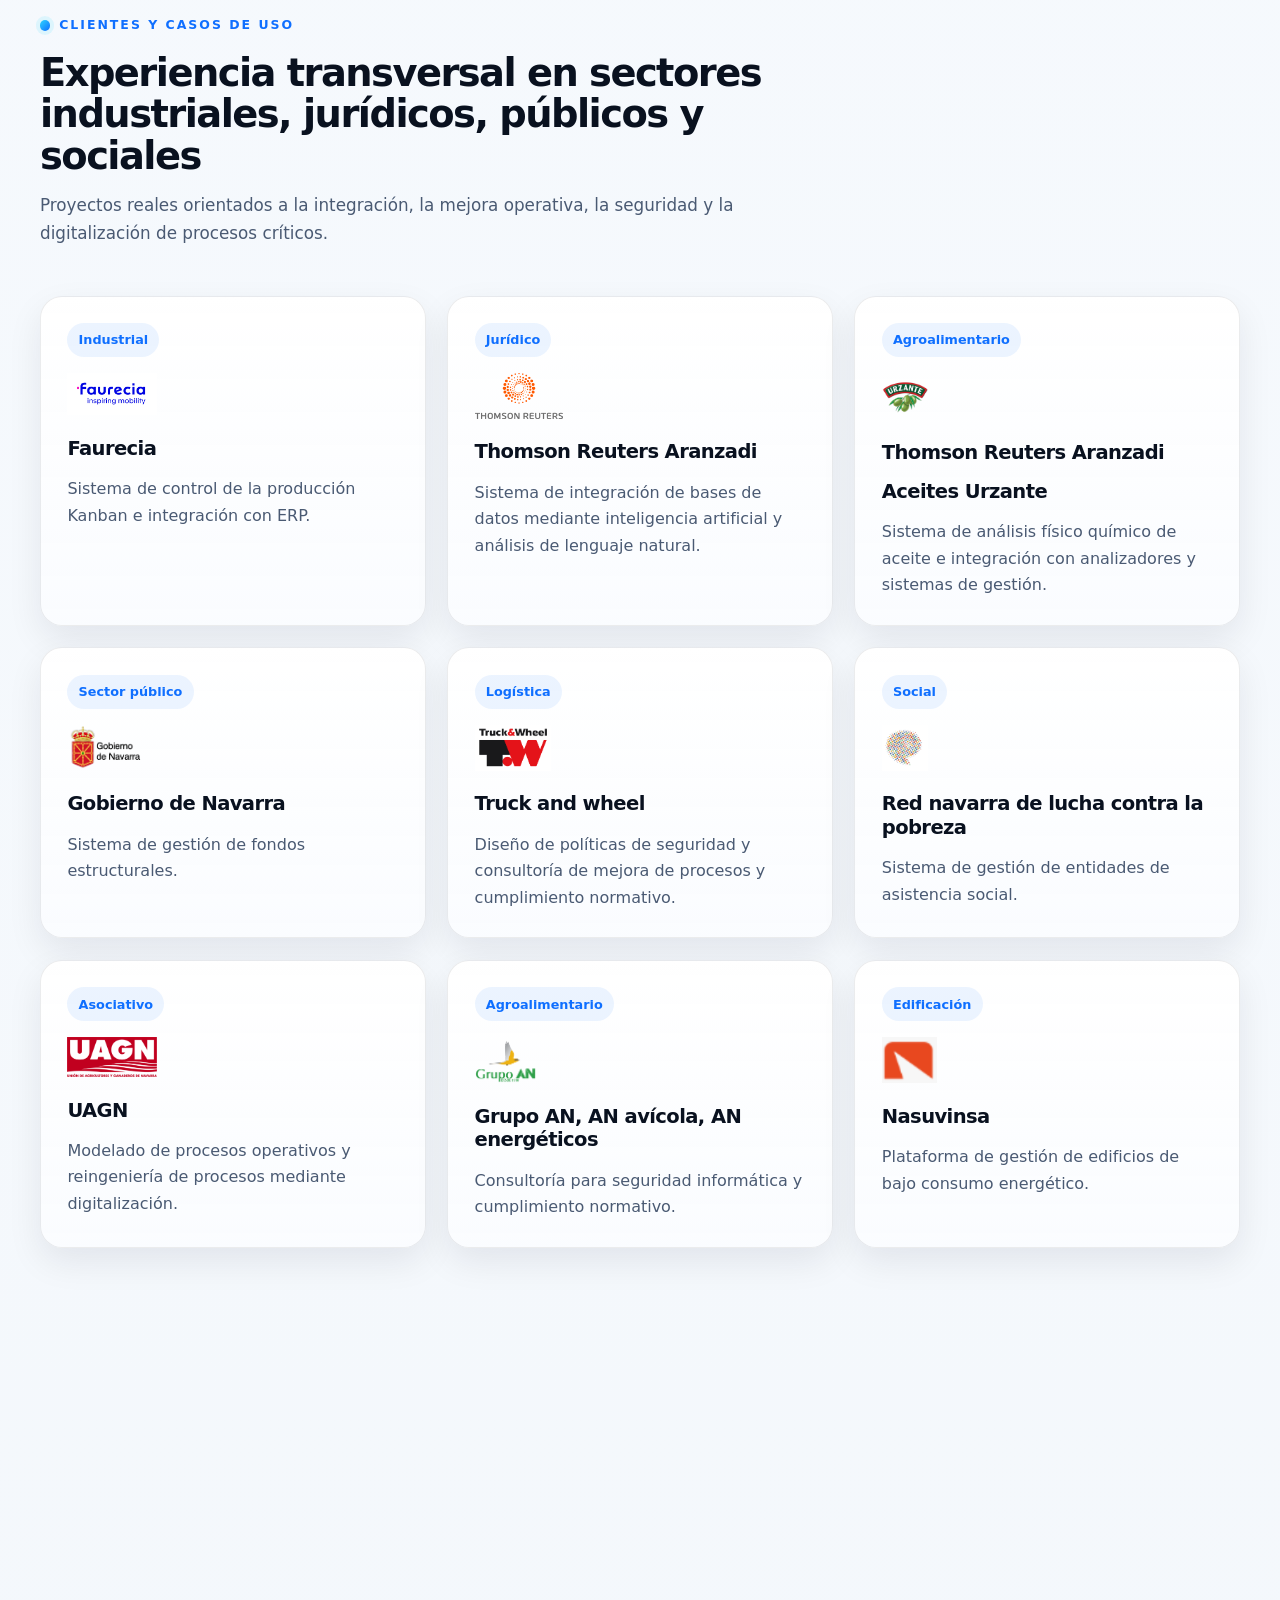
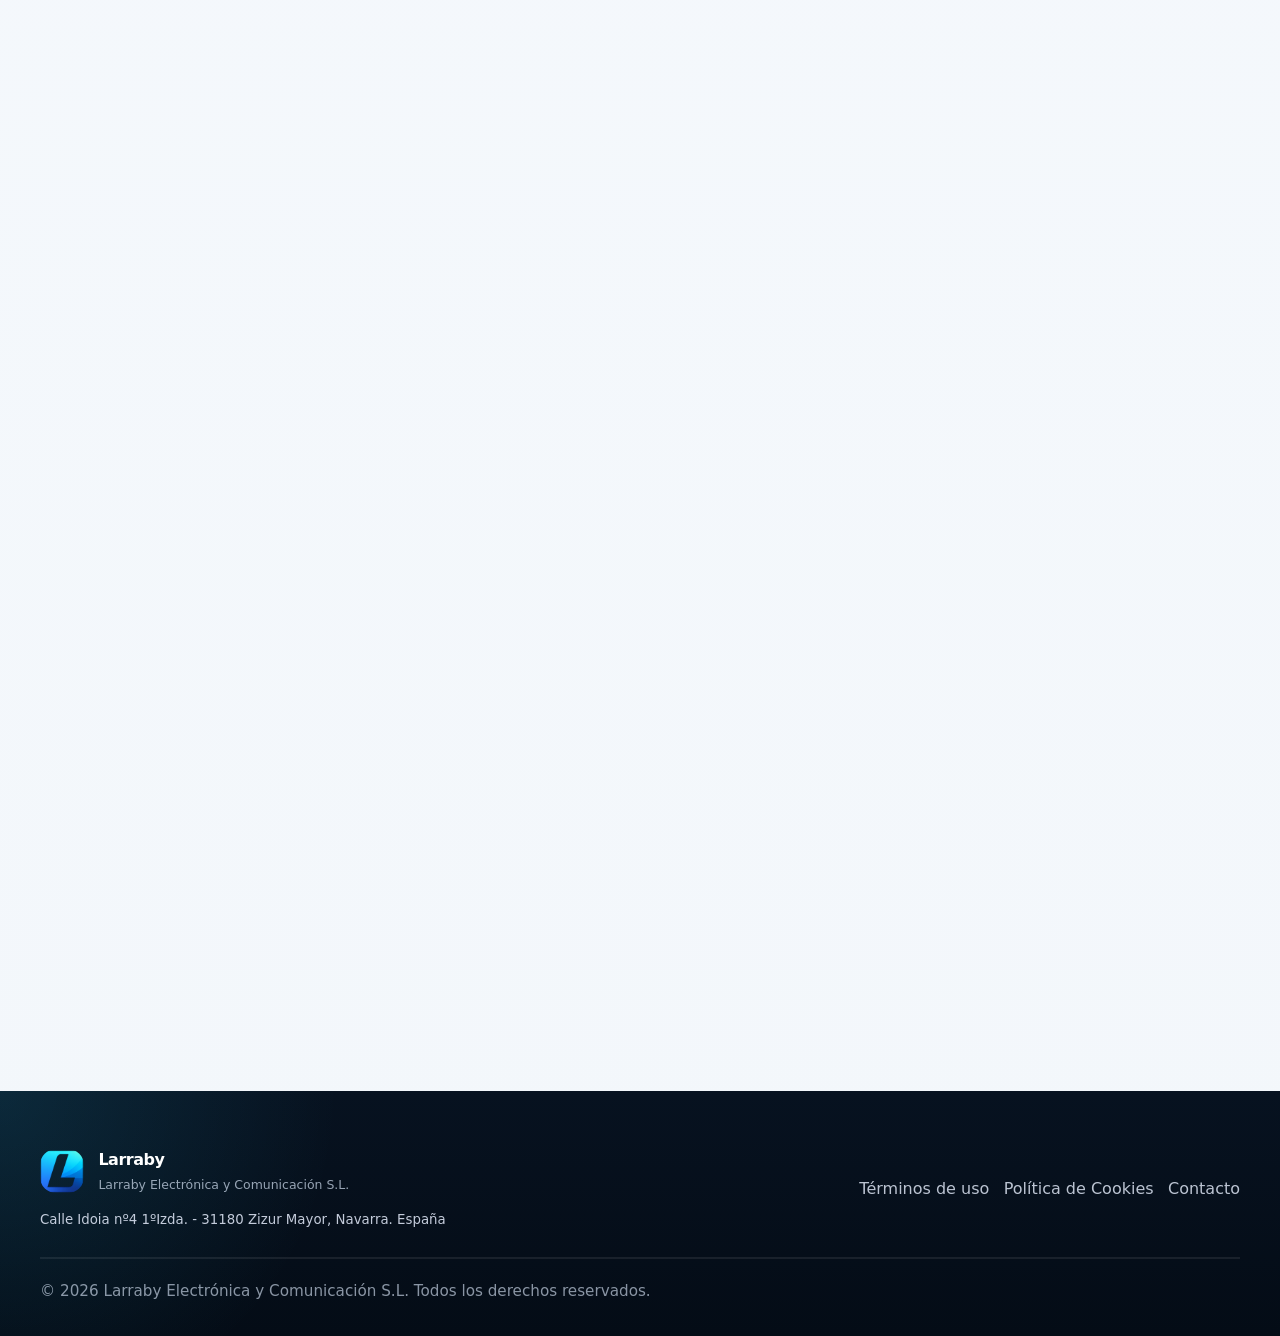
==== commit 443ea776: "Update index.html" ====
--- a/index.html
+++ b/index.html
@@ -4,7 +4,7 @@
 <head>
     <meta charset="UTF-8" />
     <meta name="viewport" content="width=device-width, initial-scale=1.0" />
-    <title>Larraby | Inteligencia artificial, software y transformación digital</title>
+    <title>Larraby | IA, software y transformación digital</title>
     <meta name="description"
         content="Larraby desarrolla soluciones tecnológicas basadas en inteligencia artificial, software a medida, seguridad, ciencia de datos e integración de sistemas para empresas y organizaciones." />
     <meta name="robots" content="index, follow" />
@@ -689,4 +689,4 @@
     <script src="script.js"></script>
 </body>
 
-</html>+</html>
